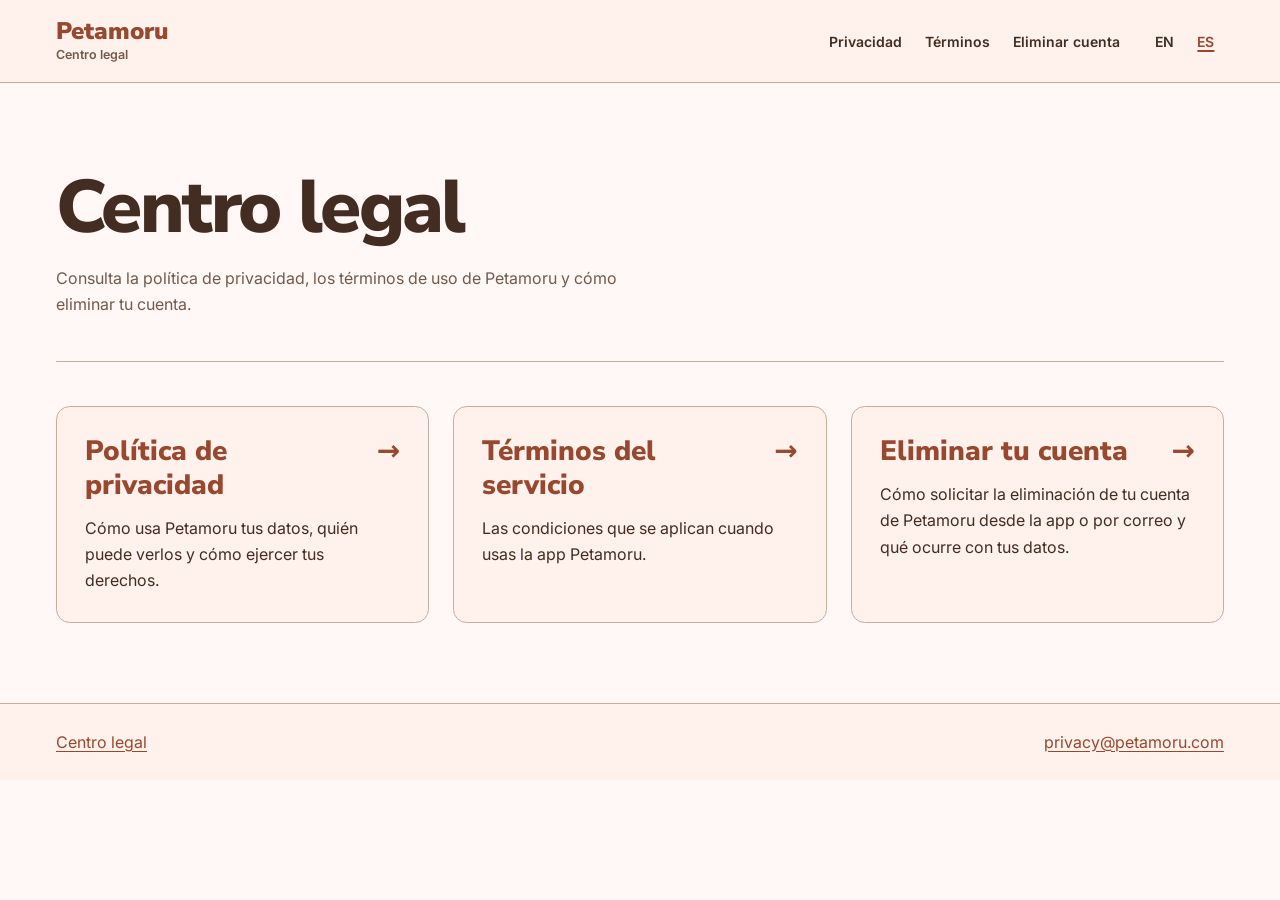
==== es/index.html @ aa66b82c "Build bilingual static legal center" ====
<!doctype html>
<html lang="es">
<head>
  <meta charset="utf-8">
  <meta name="viewport" content="width=device-width, initial-scale=1">
  <meta name="description" content="Consulta la política de privacidad, los términos de uso de Petamoru y cómo eliminar tu cuenta.">
  <title>Centro legal · Petamoru</title>
  <link rel="canonical" href="https://petamoru.com/es/">
  <link rel="alternate" hreflang="en" href="https://petamoru.com/">
  <link rel="alternate" hreflang="es" href="https://petamoru.com/es/">
  <link rel="alternate" hreflang="x-default" href="https://petamoru.com/">
  <link rel="stylesheet" href="/style.css">
</head>
<body>
  <a class="skip-link" href="#main">Saltar al contenido</a>
  <header class="site-header">
    <div class="shell header-layout">
      <a class="brand" href="/es/" aria-current="page">Petamoru<span>Centro legal</span></a>
      <nav class="site-nav" aria-label="Documentos legales">
        <a href="/es/privacy">Privacidad</a>
        <a href="/es/terms">Términos</a>
        <a href="/es/delete-account">Eliminar cuenta</a>
      </nav>
      <nav class="languages" aria-label="Idioma">
        <a href="/" lang="en" hreflang="en" aria-label="English">EN</a>
        <a href="/es/" lang="es" hreflang="es" aria-label="Español" aria-current="page">ES</a>
      </nav>
    </div>
  </header>

  <main id="main" class="shell" tabindex="-1">
    <div class="page-heading">
      <h1>Centro legal</h1>
      <p>Consulta la política de privacidad, los términos de uso de Petamoru y cómo eliminar tu cuenta.</p>
    </div>
    <ul class="document-cards">
      <li>
        <a class="document-card" href="/es/privacy">
          <h2>Política de privacidad <span aria-hidden="true">→</span></h2>
          <p>Cómo usa Petamoru tus datos, quién puede verlos y cómo ejercer tus derechos.</p>
        </a>
      </li>
      <li>
        <a class="document-card" href="/es/terms">
          <h2>Términos del servicio <span aria-hidden="true">→</span></h2>
          <p>Las condiciones que se aplican cuando usas la app Petamoru.</p>
        </a>
      </li>
      <li>
        <a class="document-card" href="/es/delete-account">
          <h2>Eliminar tu cuenta <span aria-hidden="true">→</span></h2>
          <p>Cómo solicitar la eliminación de tu cuenta de Petamoru desde la app o por correo y qué ocurre con tus datos.</p>
        </a>
      </li>
    </ul>
  </main>

  <footer class="site-footer">
    <div class="shell footer-layout">
      <a href="/es/">Centro legal</a>
      <a href="mailto:privacy@petamoru.com">privacy@petamoru.com</a>
    </div>
  </footer>
</body>
</html>
---- style.css ----
@font-face {
  font-family: "Nunito Sans";
  src: url("fonts/nunito_sans.ttf") format("truetype");
  font-weight: 200 1000;
  font-display: swap;
}

@font-face {
  font-family: "Inter";
  src: url("fonts/inter.ttf") format("truetype");
  font-weight: 100 900;
  font-display: swap;
}

:root {
  --bg: #fff8f6;
  --surface: #fff1eb;
  --text: #432d23;
  --muted: #74594d;
  --primary: #97482f;
  --border: #ccab9c;
  --pending-bg: #fef3c7;
  --pending-text: #5c4300;
  color-scheme: light;
}

@media (prefers-color-scheme: dark) {
  :root {
    --bg: #1a110d;
    --surface: #221a15;
    --text: #f0dfd8;
    --muted: #d7c2b9;
    --primary: #fd997b;
    --border: #52443d;
    --pending-bg: #4a3a10;
    --pending-text: #fef3c7;
    color-scheme: dark;
  }
}

* { box-sizing: border-box; }

body {
  margin: 0;
  background: var(--bg);
  color: var(--text);
  font: 1rem/1.65 "Inter", system-ui, sans-serif;
  overflow-wrap: anywhere;
}

a {
  color: var(--primary);
  text-underline-offset: 0.18em;
}

a:hover { text-decoration-thickness: 0.13em; }

:focus-visible {
  outline: 2px solid var(--primary);
  outline-offset: 3px;
}

.skip-link {
  position: absolute;
  z-index: 1;
  inset-block-start: 0.75rem;
  inset-inline-start: 1rem;
  padding: 0.5rem 1rem;
  background: var(--surface);
  transform: translateY(calc(-100% - 1rem));
}

.skip-link:focus { transform: none; }

.shell {
  width: min(100% - 2 * clamp(1rem, 4vw, 3rem), 73rem);
  margin-inline: auto;
}

.site-header, .site-footer { background: var(--surface); }
.site-header { border-block-end: 1px solid var(--border); }
.site-footer { border-block-start: 1px solid var(--border); }

.header-layout {
  display: grid;
  grid-template-columns: 1fr auto;
  align-items: center;
  gap: 0.5rem 1rem;
  padding-block: 0.875rem;
}

.brand {
  justify-self: start;
  display: inline-flex;
  flex-direction: column;
  font: 900 1.5rem/1.15 "Nunito Sans", sans-serif;
  text-decoration: none;
  padding-block: 0.25rem;
}

.brand span {
  color: var(--muted);
  font: 600 0.78rem/1.5 "Inter", sans-serif;
}

.site-nav, .languages {
  display: flex;
  flex-wrap: wrap;
  gap: 0.25rem;
}

.site-nav { grid-column: 1 / -1; }

.languages {
  grid-column: 2;
  grid-row: 1;
  justify-content: flex-end;
}

.site-nav a, .languages a {
  display: inline-flex;
  align-items: center;
  min-height: 2.75rem;
  padding: 0.25rem 0.6rem;
  border-radius: 0.5rem;
  color: var(--text);
  font-size: 0.875rem;
  font-weight: 600;
  text-decoration: none;
}

.site-nav a:hover, .languages a:hover { background: var(--bg); }

.site-nav a[aria-current], .languages a[aria-current] {
  color: var(--primary);
  text-decoration: underline;
  text-decoration-thickness: 0.12em;
}

main { padding-block: clamp(2.5rem, 7vw, 5rem); }

.page-heading {
  padding-block-end: clamp(1.5rem, 4vw, 2.75rem);
  border-block-end: 1px solid var(--border);
  margin-block-end: clamp(1.5rem, 4vw, 2.75rem);
}

h1, h2, h3 {
  font-family: "Nunito Sans", system-ui, sans-serif;
  font-weight: 850;
  line-height: 1.2;
}

h1 {
  margin: 0;
  font-size: clamp(2.45rem, 6vw, 4.65rem);
  letter-spacing: -0.035em;
}

h2 { font-size: clamp(1.35rem, 3vw, 1.75rem); }
h3 { font-size: 1.17rem; }

.page-heading p {
  max-width: 62ch;
  margin: 0.75rem 0 0;
  color: var(--muted);
}

.document-layout, .document-cards { display: grid; gap: 1.5rem; }

.document {
  min-width: 0;
  max-width: 72ch;
}

.document > :first-child { margin-block-start: 0; }
.document > :last-child { margin-block-end: 0; }

.document h2[id] { scroll-margin-block-start: 1rem; }
.document > h2 { margin: 2.5rem 0 0.75rem; }
.document h3 { margin: 1.5rem 0 0.5rem; }
.document ul, .document ol { padding-inline-start: 1.4rem; }
.document li + li { margin-block-start: 0.4rem; }

.summary, .mobile-index, .desktop-index, .document-card {
  background: var(--surface);
  border: 1px solid var(--border);
  border-radius: 0.85rem;
}

.summary {
  border-inline-start: 0.25rem solid var(--primary);
  padding: clamp(1rem, 3vw, 1.5rem);
}

.summary h2 { margin: 0; }
.summary ul { margin-block-end: 0; }

.desktop-index { display: none; }

.mobile-index summary {
  cursor: pointer;
  min-height: 2.75rem;
  padding: 0.7rem 1rem;
  font-weight: 700;
}

.page-index nav ul {
  padding: 0;
  margin: 0;
  list-style: none;
}

.page-index nav { padding: 0.25rem 0.75rem 0.65rem; }

.page-index nav a {
  display: block;
  padding: 0.35rem 0.5rem;
  font-size: 0.875rem;
}

.document-cards {
  grid-template-columns: repeat(auto-fit, minmax(min(100%, 16rem), 1fr));
  padding: 0;
  margin: 0;
  list-style: none;
}

.document-card {
  display: block;
  height: 100%;
  padding: clamp(1.15rem, 3vw, 1.75rem);
  color: var(--text);
  text-decoration: none;
}

.document-card h2 {
  display: flex;
  align-items: baseline;
  justify-content: space-between;
  gap: 0.5rem;
  margin: 0;
  color: var(--primary);
}

.document-card:hover h2 { text-decoration: underline; }

.document-card p { margin: 0.75rem 0 0; }

.table-wrap {
  max-width: 100%;
  overflow-x: auto;
  border: 1px solid var(--border);
  border-radius: 0.65rem;
}

table {
  border-collapse: collapse;
  width: 100%;
  min-width: 24rem;
  font-size: 0.9375rem;
}

caption {
  padding: 0.75rem;
  font-weight: 700;
  text-align: start;
}

th, td {
  padding: 0.65rem clamp(0.5rem, 1.5vw, 0.85rem);
  border-block-start: 1px solid var(--border);
  vertical-align: top;
  text-align: start;
}

th, tbody tr:nth-child(even) { background: var(--surface); }

.pending {
  background: var(--pending-bg);
  color: var(--pending-text);
  padding-inline: 0.25em;
}

.footer-layout {
  display: flex;
  flex-wrap: wrap;
  justify-content: space-between;
  gap: 0.5rem 1.5rem;
  padding-block: 1rem;
}

.footer-layout a { padding-block: 0.55rem; }

@media (min-width: 48rem) {
  .header-layout { grid-template-columns: 1fr auto auto; }
  .site-nav, .languages { grid-column: auto; grid-row: auto; }

  .document-layout {
    grid-template-columns: minmax(12rem, 16rem) minmax(0, 1fr);
    gap: clamp(1.5rem, 4vw, 4rem);
  }

  .page-index {
    position: sticky;
    inset-block-start: 1rem;
    align-self: start;
  }

  .desktop-index {
    display: block;
    max-height: calc(100vh - 2rem);
    overflow: auto;
  }

  .desktop-index p { margin: 0.75rem 1.25rem 0.25rem; font-weight: 700; }
  .mobile-index { display: none; }
}
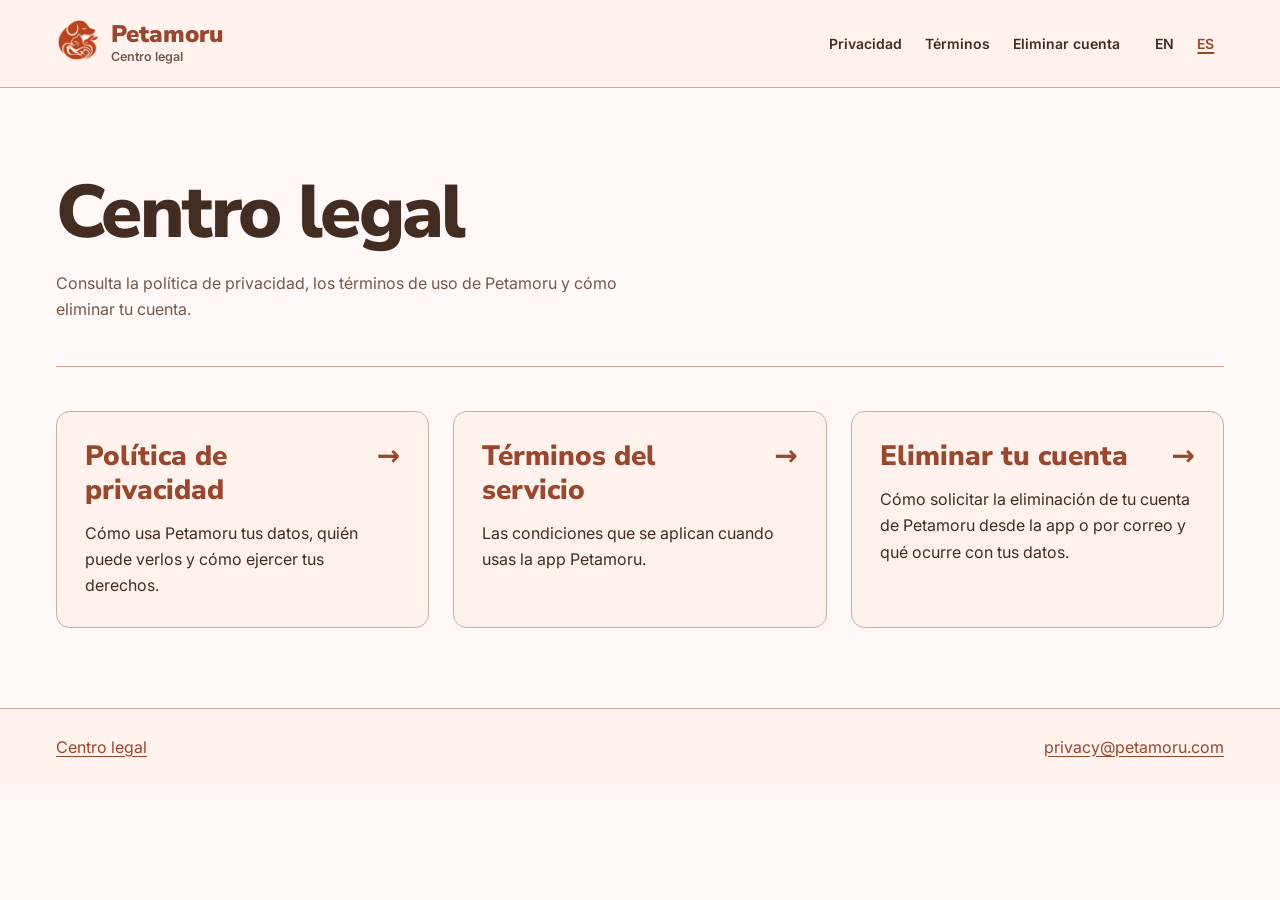
==== commit 4cc557a3: "fix: add the logo, restore verified retention periods and correct app labels Add the app logo to the" ====
--- a/es/index.html
+++ b/es/index.html
@@ -9,13 +9,15 @@
   <link rel="alternate" hreflang="en" href="https://petamoru.com/">
   <link rel="alternate" hreflang="es" href="https://petamoru.com/es/">
   <link rel="alternate" hreflang="x-default" href="https://petamoru.com/">
+  <link rel="icon" type="image/png" href="/img/favicon.png">
+  <link rel="apple-touch-icon" href="/img/apple-touch-icon.png">
   <link rel="stylesheet" href="/style.css">
 </head>
 <body>
   <a class="skip-link" href="#main">Saltar al contenido</a>
   <header class="site-header">
     <div class="shell header-layout">
-      <a class="brand" href="/es/" aria-current="page">Petamoru<span>Centro legal</span></a>
+      <a class="brand" href="/es/" aria-current="page"><picture><source srcset="/img/logo-dark.png" media="(prefers-color-scheme: dark)"><img src="/img/logo.png" alt="" width="44" height="44"></picture><span class="brand-text"><span class="brand-name">Petamoru</span><span class="brand-sub">Centro legal</span></span></a>
       <nav class="site-nav" aria-label="Documentos legales">
         <a href="/es/privacy">Privacidad</a>
         <a href="/es/terms">Términos</a>
--- a/style.css
+++ b/style.css
@@ -92,13 +92,28 @@
 .brand {
   justify-self: start;
   display: inline-flex;
-  flex-direction: column;
-  font: 900 1.5rem/1.15 "Nunito Sans", sans-serif;
+  align-items: center;
+  gap: 0.7rem;
   text-decoration: none;
   padding-block: 0.25rem;
 }
 
-.brand span {
+.brand img {
+  flex: none;
+  width: 2.75rem;
+  height: 2.75rem;
+}
+
+.brand-text {
+  display: flex;
+  flex-direction: column;
+}
+
+.brand-name {
+  font: 900 1.5rem/1.15 "Nunito Sans", sans-serif;
+}
+
+.brand-sub {
   color: var(--muted);
   font: 600 0.78rem/1.5 "Inter", sans-serif;
 }
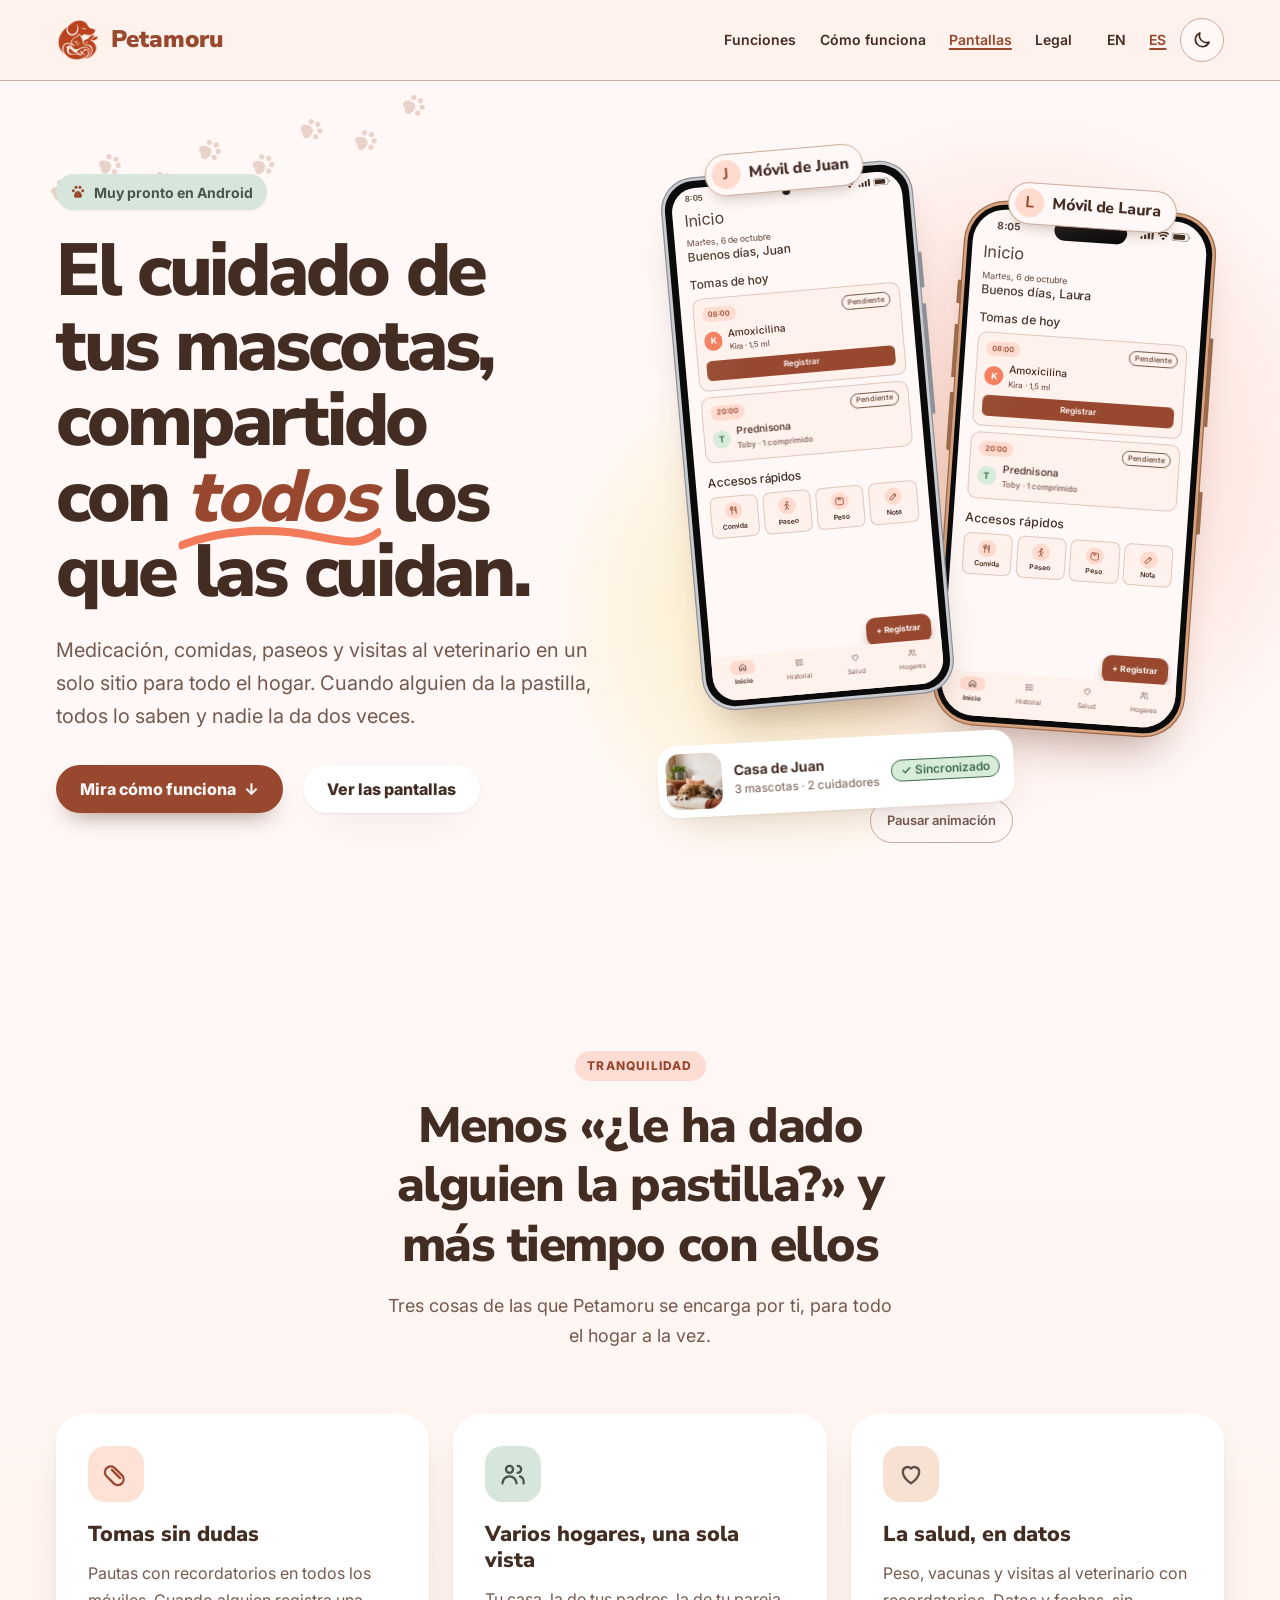
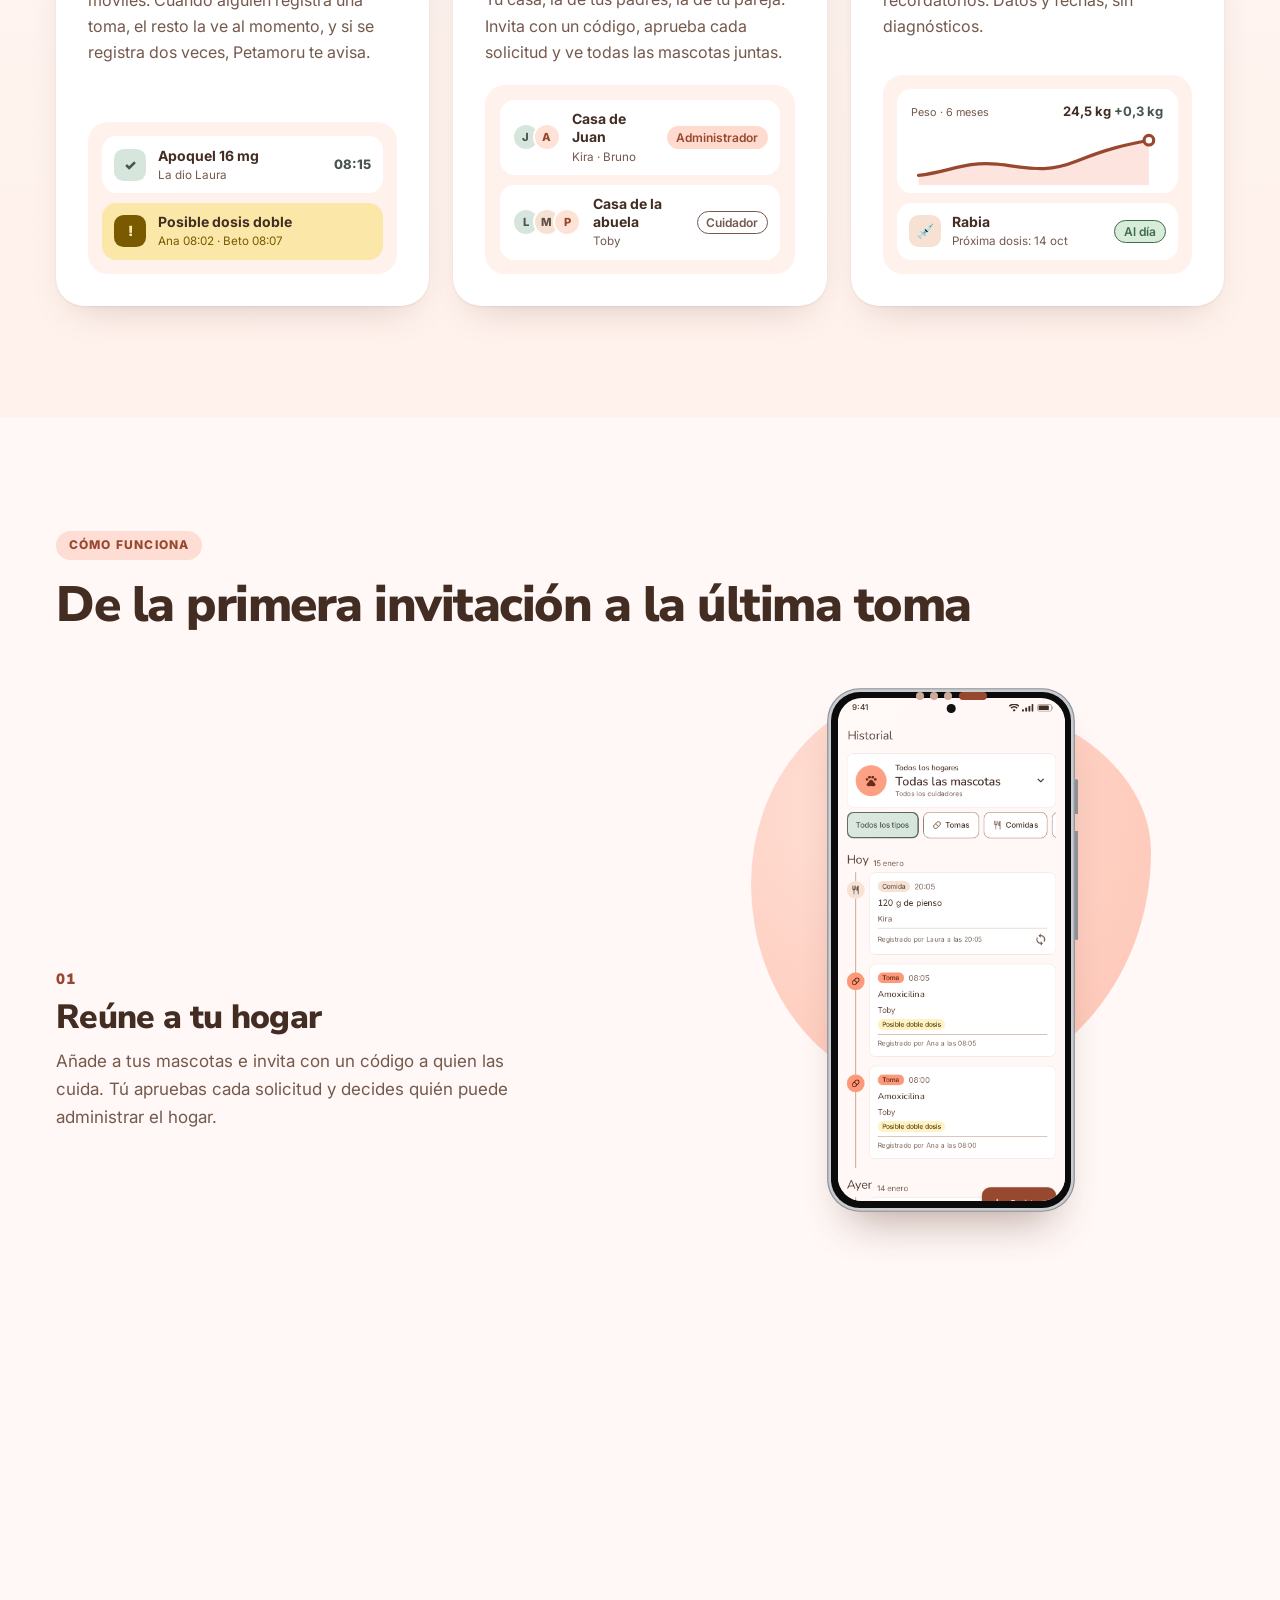
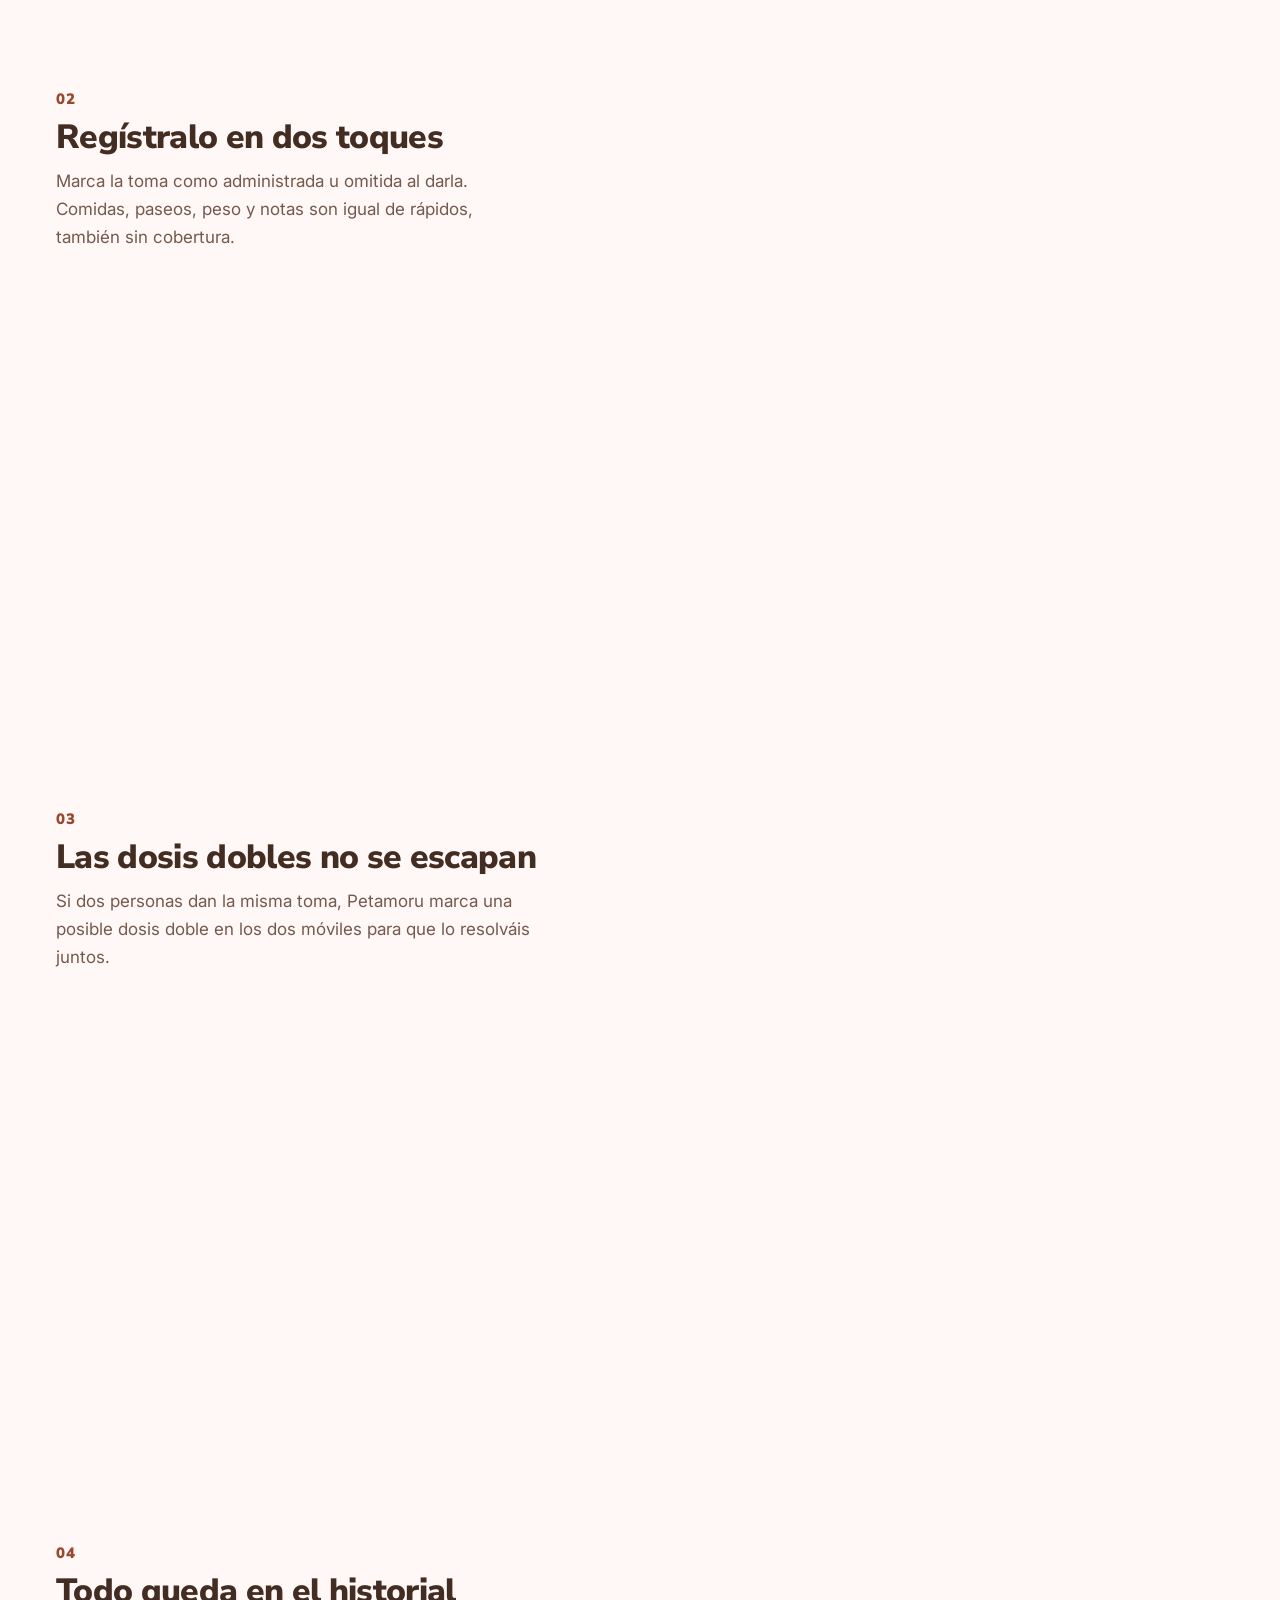
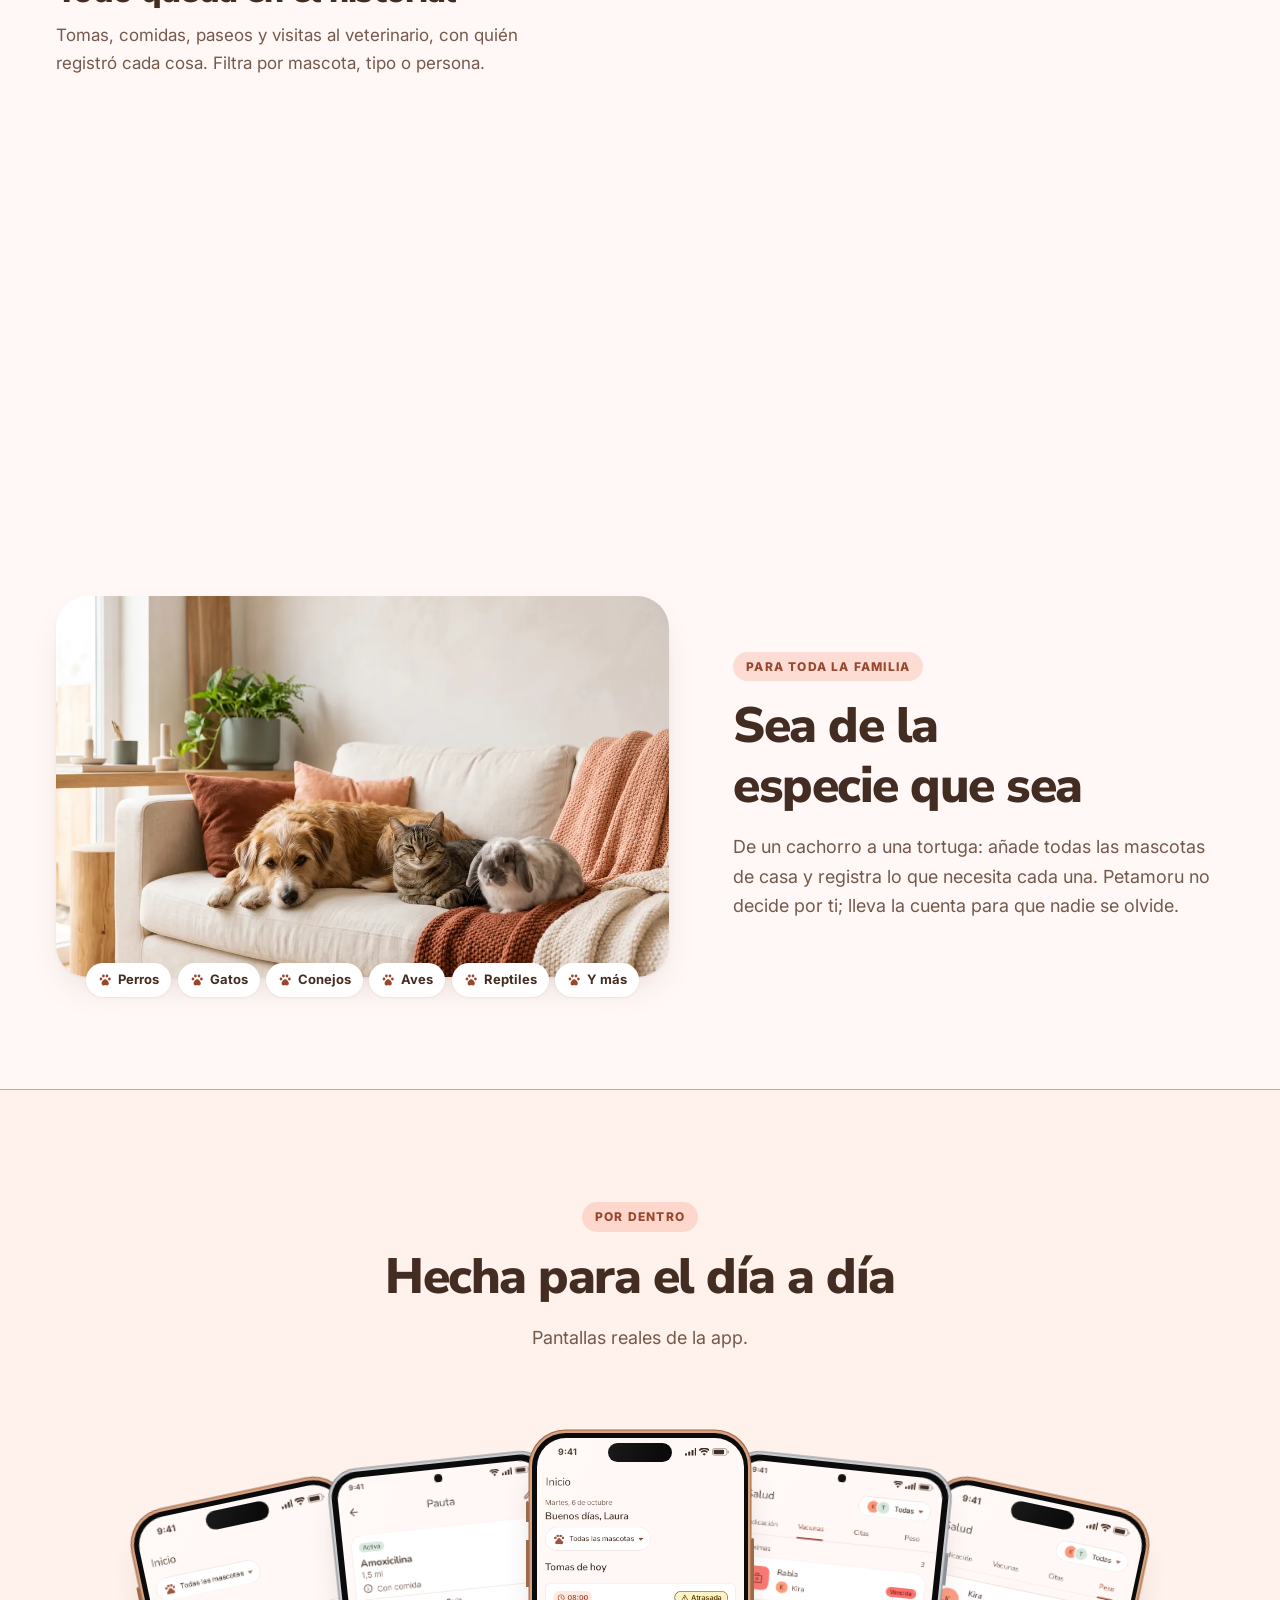
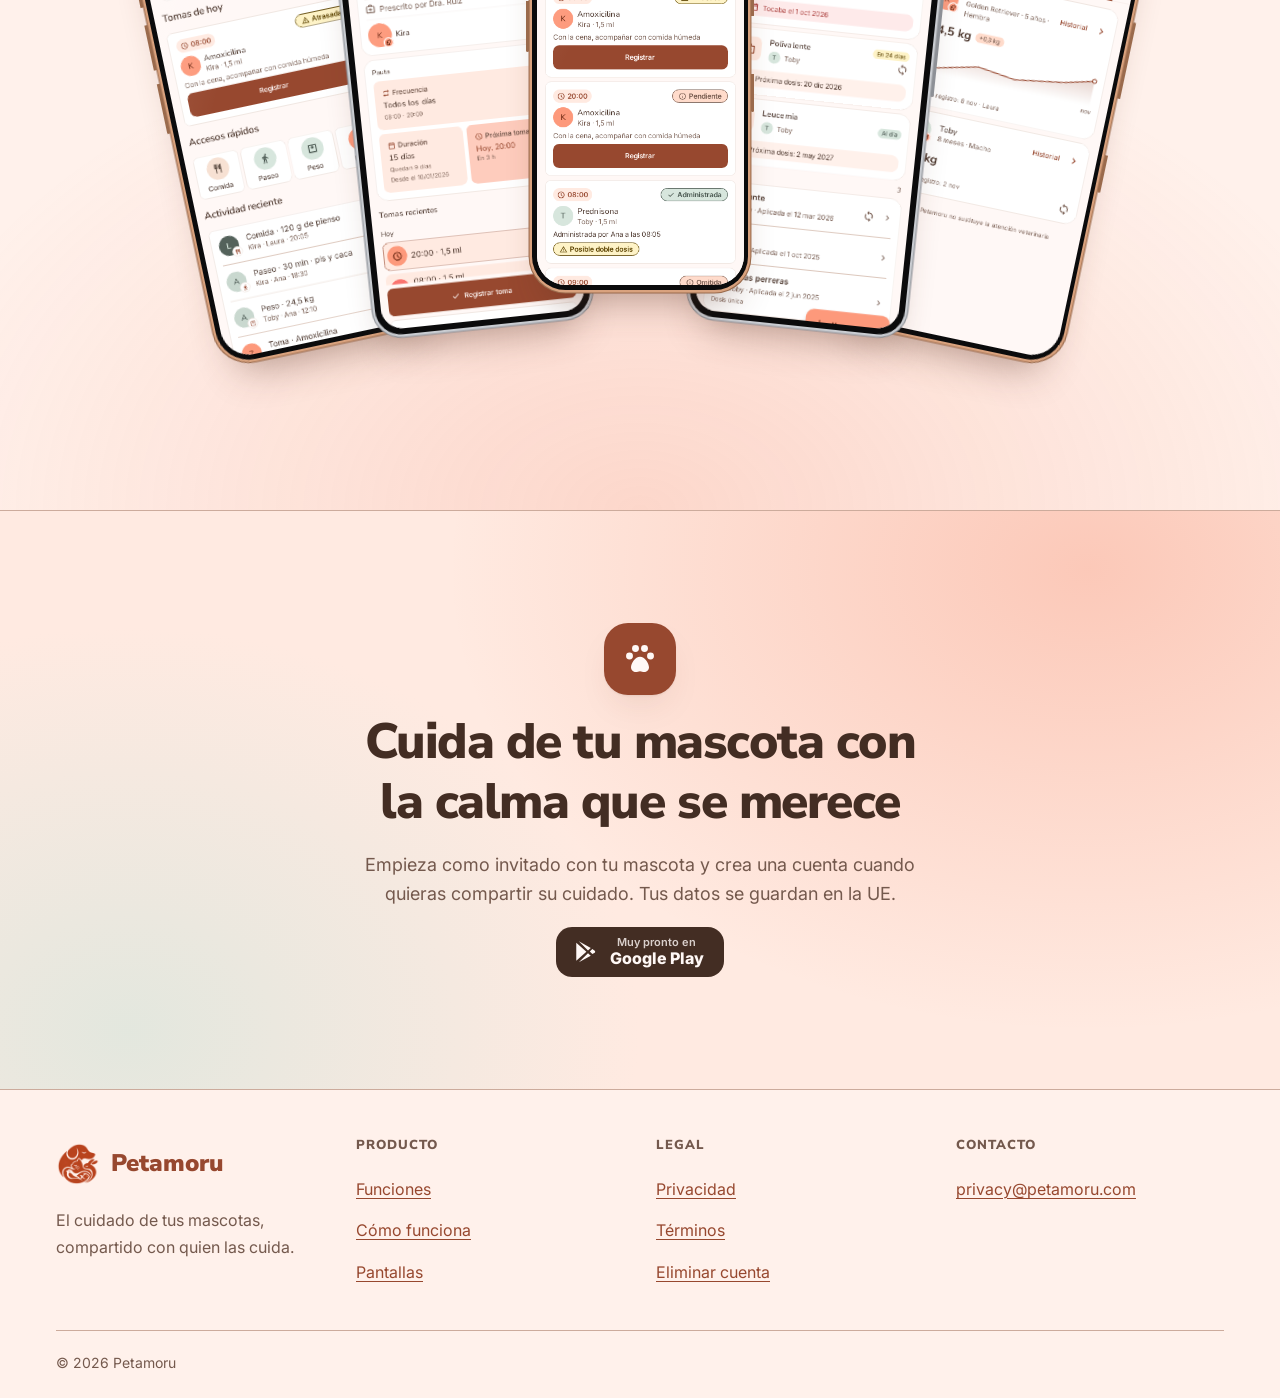
==== commit 450497e7: "feat: add the landing page, email confirmation page and theme toggle - Landing page at / and /es/ wi" ====
--- a/es/index.html
+++ b/es/index.html
@@ -3,8 +3,10 @@
 <head>
   <meta charset="utf-8">
   <meta name="viewport" content="width=device-width, initial-scale=1">
-  <meta name="description" content="Consulta la política de privacidad, los términos de uso de Petamoru y cómo eliminar tu cuenta.">
-  <title>Centro legal · Petamoru</title>
+  <meta name="color-scheme" content="light dark">
+  <script>document.documentElement.classList.add("js");try{document.querySelector('meta[name="color-scheme"]').content=localStorage.getItem("color-scheme")??"light dark"}catch{}</script>
+  <meta name="description" content="Petamoru ayuda a todos los que cuidan de tus mascotas a compartir medicación, comidas, paseos y visitas al veterinario, para que nadie se salte una toma ni la dé dos veces.">
+  <title>Petamoru · El cuidado de tus mascotas, compartido</title>
   <link rel="canonical" href="https://petamoru.com/es/">
   <link rel="alternate" hreflang="en" href="https://petamoru.com/">
   <link rel="alternate" hreflang="es" href="https://petamoru.com/es/">
@@ -12,56 +14,284 @@
   <link rel="icon" type="image/png" href="/img/favicon.png">
   <link rel="apple-touch-icon" href="/img/apple-touch-icon.png">
   <link rel="stylesheet" href="/style.css">
+  <link rel="stylesheet" href="/landing.css">
+  <script type="module" src="/theme.js"></script>
+  <script type="module" src="/landing.js"></script>
 </head>
-<body>
+<body class="landing-page">
+  <svg width="0" height="0" style="position:absolute" aria-hidden="true">
+    <symbol id="paw" viewBox="0 0 24 24"><circle cx="5" cy="10" r="2.3"/><circle cx="9" cy="5" r="2.3"/><circle cx="15" cy="5" r="2.3"/><circle cx="19" cy="10" r="2.3"/><path d="M12 10.5c-3.2 0-6 4.3-6 7 0 2 1.6 3.2 3.2 3.2 1.1 0 1.7-.6 2.8-.6s1.7.6 2.8.6c1.6 0 3.2-1.2 3.2-3.2 0-2.7-2.8-7-6-7Z"/></symbol>
+    <symbol id="sb-signal" viewBox="0 0 18 12"><rect x="0" y="8" width="3" height="4" rx="1"/><rect x="5" y="5.5" width="3" height="6.5" rx="1"/><rect x="10" y="3" width="3" height="9" rx="1"/><rect x="15" y="0" width="3" height="12" rx="1"/></symbol>
+    <symbol id="sb-wifi" viewBox="0 0 16 12"><path d="M8 12 5.6 9.2a3.4 3.4 0 0 1 4.8 0Zm-4-4.6a6 6 0 0 1 8 0l1.6-1.8a8.4 8.4 0 0 0-11.2 0Zm-2.8-3a10 10 0 0 1 13.6 0L16.4 2.6a12.4 12.4 0 0 0-16.8 0Z"/></symbol>
+    <symbol id="sb-battery" viewBox="0 0 26 12"><rect x="0.75" y="0.75" width="22" height="10.5" rx="3" fill="none" stroke="currentColor" stroke-width="1.2" opacity="0.5"/><rect x="2.5" y="2.5" width="16" height="7" rx="1.5"/><rect x="24" y="4" width="1.6" height="4" rx="0.8" opacity="0.5"/></symbol>
+    <symbol id="i-meal" viewBox="0 0 24 24" fill="none" stroke="currentColor" stroke-width="2" stroke-linecap="round"><path d="M7 3v8M4 3v5a3 3 0 0 0 6 0V3M7 11v10M17 21V3c-2 1.5-3 4-3 7v3h3"/></symbol>
+    <symbol id="i-walk" viewBox="0 0 24 24" fill="none" stroke="currentColor" stroke-width="2" stroke-linecap="round"><circle cx="13" cy="4" r="2"/><path d="m9 21 3-6 3 3v3M7 12l3-4 4 1 3 4M12 15l-1-6"/></symbol>
+    <symbol id="i-weight" viewBox="0 0 24 24" fill="none" stroke="currentColor" stroke-width="2" stroke-linecap="round" stroke-linejoin="round"><rect x="3" y="4" width="18" height="17" rx="4"/><path d="M9 9a3 3 0 0 1 6 0M12 9l1.5-1.5"/></symbol>
+    <symbol id="i-note" viewBox="0 0 24 24" fill="none" stroke="currentColor" stroke-width="2" stroke-linecap="round" stroke-linejoin="round"><path d="M4 20h4L19 9l-4-4L4 16Z"/><path d="m13 7 4 4"/></symbol>
+    <symbol id="i-home" viewBox="0 0 24 24" fill="none" stroke="currentColor" stroke-width="2" stroke-linejoin="round"><path d="M4 10 12 4l8 6v10h-5v-6H9v6H4Z"/></symbol>
+    <symbol id="i-list" viewBox="0 0 24 24" fill="none" stroke="currentColor" stroke-width="2" stroke-linecap="round"><path d="M9 6h11M9 12h11M9 18h11"/><circle cx="4.5" cy="6" r="1"/><circle cx="4.5" cy="12" r="1"/><circle cx="4.5" cy="18" r="1"/></symbol>
+    <symbol id="i-heart" viewBox="0 0 24 24" fill="none" stroke="currentColor" stroke-width="2" stroke-linejoin="round"><path d="M12 20s-7-4.4-7-10a4 4 0 0 1 7-2.6A4 4 0 0 1 19 10c0 5.6-7 10-7 10Z"/></symbol>
+    <symbol id="i-people" viewBox="0 0 24 24" fill="none" stroke="currentColor" stroke-width="2" stroke-linecap="round"><circle cx="9" cy="8" r="3"/><path d="M3 20a6 6 0 0 1 12 0M16 5a3 3 0 0 1 0 6M18 14a5 5 0 0 1 3 6"/></symbol>
+  </svg>
+
   <a class="skip-link" href="#main">Saltar al contenido</a>
   <header class="site-header">
     <div class="shell header-layout">
-      <a class="brand" href="/es/" aria-current="page"><picture><source srcset="/img/logo-dark.png" media="(prefers-color-scheme: dark)"><img src="/img/logo.png" alt="" width="44" height="44"></picture><span class="brand-text"><span class="brand-name">Petamoru</span><span class="brand-sub">Centro legal</span></span></a>
-      <nav class="site-nav" aria-label="Documentos legales">
+      <a class="brand" href="/es/" aria-current="page"><img class="only-light" src="/img/logo.png" alt="" width="44" height="44"><img class="only-dark" src="/img/logo-dark.png" alt="" width="44" height="44"><span class="brand-text"><span class="brand-name">Petamoru</span></span></a>
+      <nav class="site-nav" aria-label="Página">
+        <a href="#features">Funciones</a>
+        <a href="#how-it-works">Cómo funciona</a>
+        <a href="#screens">Pantallas</a>
+        <a href="/es/legal">Legal</a>
+      </nav>
+      <div class="header-tools">
+        <nav class="languages" aria-label="Idioma">
+          <a href="/" lang="en" hreflang="en" aria-label="English">EN</a>
+          <a href="/es/" lang="es" hreflang="es" aria-label="Español" aria-current="page">ES</a>
+        </nav>
+        <button type="button" class="theme-toggle"><svg class="only-light" viewBox="0 0 24 24" fill="none" stroke="currentColor" stroke-width="2" stroke-linecap="round" stroke-linejoin="round" aria-hidden="true"><path d="M20.5 14.5A8.5 8.5 0 0 1 9.5 3.5a8.5 8.5 0 1 0 11 11Z"/></svg><svg class="only-dark" viewBox="0 0 24 24" fill="none" stroke="currentColor" stroke-width="2" stroke-linecap="round" aria-hidden="true"><circle cx="12" cy="12" r="4"/><path d="M12 2v2M12 20v2M4.9 4.9l1.4 1.4M17.7 17.7l1.4 1.4M2 12h2M20 12h2M4.9 19.1l1.4-1.4M17.7 6.3l1.4-1.4"/></svg><span class="visually-hidden only-light">Cambiar a tema oscuro</span><span class="visually-hidden only-dark">Cambiar a tema claro</span></button>
+      </div>
+    </div>
+  </header>
+
+  <main id="main" class="landing" tabindex="-1">
+    <section class="shell hero">
+      <svg class="paw-trail" viewBox="0 0 520 220" aria-hidden="true">
+        <g fill="currentColor">
+          <use href="#paw" width="34" height="34" x="10" y="150" transform="rotate(60 27 167)" style="--n:0"/>
+          <use href="#paw" width="34" height="34" x="70" y="118" transform="rotate(70 87 135)" style="--n:1"/>
+          <use href="#paw" width="34" height="34" x="135" y="140" transform="rotate(62 152 157)" style="--n:2"/>
+          <use href="#paw" width="34" height="34" x="195" y="100" transform="rotate(72 212 117)" style="--n:3"/>
+          <use href="#paw" width="34" height="34" x="262" y="118" transform="rotate(64 279 135)" style="--n:4"/>
+          <use href="#paw" width="34" height="34" x="322" y="74" transform="rotate(74 339 91)" style="--n:5"/>
+          <use href="#paw" width="34" height="34" x="390" y="88" transform="rotate(66 407 105)" style="--n:6"/>
+          <use href="#paw" width="34" height="34" x="450" y="44" transform="rotate(76 467 61)" style="--n:7"/>
+        </g>
+      </svg>
+
+      <div class="hero-copy">
+        <p class="badge"><svg viewBox="0 0 24 24" aria-hidden="true"><use href="#paw"/></svg>Muy pronto en Android</p>
+        <h1>El cuidado de tus mascotas, compartido con <span class="scribble"><em>todos</em><svg viewBox="0 0 200 20" preserveAspectRatio="none" aria-hidden="true"><path d="M3 14C40 5 90 3 130 8s50 6 67-2" fill="none" stroke="currentColor" stroke-width="5" stroke-linecap="round" pathLength="1"/></svg></span> los que las cuidan.</h1>
+        <p class="lead">Medicación, comidas, paseos y visitas al veterinario en un solo sitio para todo el hogar. Cuando alguien da la pastilla, todos lo saben y nadie la da dos veces.</p>
+        <div class="hero-actions">
+          <a class="button" href="#how-it-works">Mira cómo funciona <span aria-hidden="true">↓</span></a>
+          <a class="button button-soft" href="#screens">Ver las pantallas</a>
+        </div>
+      </div>
+
+      <figure class="demo" aria-label="Animación: Juan registra la toma de Kira en su móvil y aparece en el de Laura con una notificación.">
+        <div class="demo-stage" aria-hidden="true">
+          <div class="device pixel device-juan">
+            <span class="person"><b>J</b> Móvil de Juan</span>
+            <div class="screen">
+              <div class="statusbar"><span>8:05</span><span><svg viewBox="0 0 16 12"><use href="#sb-wifi"/></svg><svg viewBox="0 0 18 12"><use href="#sb-signal"/></svg><svg viewBox="0 0 26 12"><use href="#sb-battery"/></svg></span></div>
+              <div class="app">
+                <p class="app-title">Inicio</p>
+                <p class="app-greet">Martes, 6 de octubre <b>Buenos días, Juan</b></p>
+                <p class="app-section">Tomas de hoy</p>
+                <div class="dose">
+                  <span class="ring" data-loop></span>
+                  <div class="dose-top">
+                    <span class="chip chip-time">08:00</span>
+                    <span class="swap"><span class="chip chip-pending dose-pending" data-loop>Pendiente</span><span class="chip chip-done dose-done" data-loop>✓ Administrada</span></span>
+                  </div>
+                  <div class="dose-main"><span class="avatar">K</span><span><b>Amoxicilina</b><small>Kira · 1,5 ml</small></span></div>
+                  <div class="swap"><span class="dose-button" data-loop>Registrar</span><span class="dose-by" data-loop>Administrada por Juan a las 08:05</span></div>
+                  <span class="tap" data-loop></span>
+                </div>
+                <div class="dose">
+                  <div class="dose-top"><span class="chip chip-time">20:00</span><span class="chip chip-pending">Pendiente</span></div>
+                  <div class="dose-main"><span class="avatar avatar-toby">T</span><span><b>Prednisona</b><small>Toby · 1 comprimido</small></span></div>
+                </div>
+                <p class="app-section">Accesos rápidos</p>
+                <div class="quick"><span><svg><use href="#i-meal"/></svg>Comida</span><span><svg><use href="#i-walk"/></svg>Paseo</span><span><svg><use href="#i-weight"/></svg>Peso</span><span><svg><use href="#i-note"/></svg>Nota</span></div>
+              </div>
+              <span class="fab">+ Registrar</span>
+              <nav class="app-nav"><span class="on"><svg><use href="#i-home"/></svg>Inicio</span><span><svg><use href="#i-list"/></svg>Historial</span><span><svg><use href="#i-heart"/></svg>Salud</span><span><svg><use href="#i-people"/></svg>Hogares</span></nav>
+            </div>
+          </div>
+
+          <span class="sync" data-loop><svg viewBox="0 0 24 24" fill="none" stroke="currentColor" stroke-width="2.6" stroke-linecap="round"><path d="M21 12a9 9 0 0 1-15.5 6.2M3 12A9 9 0 0 1 18.5 5.8"/><path d="M18.5 2v4h-4M5.5 22v-4h4"/></svg>Sincronizando</span>
+
+          <div class="device iphone device-laura">
+            <span class="person"><b>L</b> Móvil de Laura</span>
+            <div class="screen">
+              <div class="statusbar"><span>8:05</span><span><svg viewBox="0 0 18 12"><use href="#sb-signal"/></svg><svg viewBox="0 0 16 12"><use href="#sb-wifi"/></svg><svg viewBox="0 0 26 12"><use href="#sb-battery"/></svg></span></div>
+              <div class="notification" data-loop><img src="/img/logo.png" alt="" width="44" height="44"><span><b>Petamoru</b><span>Juan dio a Kira su amoxicilina</span></span></div>
+              <div class="app">
+                <p class="app-title">Inicio</p>
+                <p class="app-greet">Martes, 6 de octubre <b>Buenos días, Laura</b></p>
+                <p class="app-section">Tomas de hoy</p>
+                <div class="dose">
+                  <span class="ring" data-loop></span>
+                  <div class="dose-top">
+                    <span class="chip chip-time">08:00</span>
+                    <span class="swap"><span class="chip chip-pending dose-pending" data-loop>Pendiente</span><span class="chip chip-done dose-done" data-loop>✓ Administrada</span></span>
+                  </div>
+                  <div class="dose-main"><span class="avatar">K</span><span><b>Amoxicilina</b><small>Kira · 1,5 ml</small></span></div>
+                  <div class="swap"><span class="dose-button" data-loop>Registrar</span><span class="dose-by" data-loop>Administrada por Juan a las 08:05</span></div>
+                </div>
+                <div class="dose">
+                  <div class="dose-top"><span class="chip chip-time">20:00</span><span class="chip chip-pending">Pendiente</span></div>
+                  <div class="dose-main"><span class="avatar avatar-toby">T</span><span><b>Prednisona</b><small>Toby · 1 comprimido</small></span></div>
+                </div>
+                <p class="app-section">Accesos rápidos</p>
+                <div class="quick"><span><svg><use href="#i-meal"/></svg>Comida</span><span><svg><use href="#i-walk"/></svg>Paseo</span><span><svg><use href="#i-weight"/></svg>Peso</span><span><svg><use href="#i-note"/></svg>Nota</span></div>
+              </div>
+              <span class="fab">+ Registrar</span>
+              <nav class="app-nav"><span class="on"><svg><use href="#i-home"/></svg>Inicio</span><span><svg><use href="#i-list"/></svg>Historial</span><span><svg><use href="#i-heart"/></svg>Salud</span><span><svg><use href="#i-people"/></svg>Hogares</span></nav>
+            </div>
+          </div>
+        </div>
+        <div class="pet-card" aria-hidden="true">
+          <img src="/img/pets-sofa.webp" alt="" width="1080" height="672">
+          <span><b>Casa de Juan</b><small>3 mascotas · 2 cuidadores</small></span>
+          <span class="chip chip-done">✓ Sincronizado</span>
+        </div>
+        <button type="button" class="demo-toggle" data-pause="Pausar animación" data-play="Reanudar animación">Pausar animación</button>
+      </figure>
+    </section>
+
+    <section id="features" class="pillars" aria-labelledby="pillars-title">
+      <div class="shell">
+        <div class="section-head">
+          <p class="kicker">Tranquilidad</p>
+          <h2 id="pillars-title">Menos «¿le ha dado alguien la pastilla?» y más tiempo con ellos</h2>
+          <p class="section-intro">Tres cosas de las que Petamoru se encarga por ti, para todo el hogar a la vez.</p>
+        </div>
+        <ul class="pillar-grid">
+          <li class="pillar reveal" style="--d:0">
+            <span class="pillar-icon" aria-hidden="true"><svg viewBox="0 0 24 24" fill="none" stroke="currentColor" stroke-width="2" stroke-linecap="round" stroke-linejoin="round"><path d="M10.5 20.5 3.5 13.5a5 5 0 0 1 7-7l7 7a5 5 0 0 1-7 7Z"/><path d="m8.5 8.5 7 7"/></svg></span>
+            <h3>Tomas sin dudas</h3>
+            <p>Pautas con recordatorios en todos los móviles. Cuando alguien registra una toma, el resto la ve al momento, y si se registra dos veces, Petamoru te avisa.</p>
+            <div class="mini" aria-hidden="true">
+              <div class="mini-row"><span class="mini-icon sage">✓</span><span><b>Apoquel 16 mg</b><small>La dio Laura</small></span><span class="mini-time">08:15</span></div>
+              <div class="mini-row warn"><span class="mini-icon amber">!</span><span><b>Posible dosis doble</b><small>Ana 08:02 · Beto 08:07</small></span></div>
+            </div>
+          </li>
+          <li class="pillar reveal" style="--d:1">
+            <span class="pillar-icon sage" aria-hidden="true"><svg viewBox="0 0 24 24"><use href="#i-people"/></svg></span>
+            <h3>Varios hogares, una sola vista</h3>
+            <p>Tu casa, la de tus padres, la de tu pareja. Invita con un código, aprueba cada solicitud y ve todas las mascotas juntas.</p>
+            <div class="mini" aria-hidden="true">
+              <div class="mini-row"><span class="avatars"><i>J</i><i>A</i></span><span><b>Casa de Juan</b><small>Kira · Bruno</small></span><span class="chip chip-time">Administrador</span></div>
+              <div class="mini-row"><span class="avatars"><i>L</i><i>M</i><i>P</i></span><span><b>Casa de la abuela</b><small>Toby</small></span><span class="chip chip-pending">Cuidador</span></div>
+            </div>
+          </li>
+          <li class="pillar reveal" style="--d:2">
+            <span class="pillar-icon peach" aria-hidden="true"><svg viewBox="0 0 24 24"><use href="#i-heart"/></svg></span>
+            <h3>La salud, en datos</h3>
+            <p>Peso, vacunas y visitas al veterinario con recordatorios. Datos y fechas, sin diagnósticos.</p>
+            <div class="mini" aria-hidden="true">
+              <div class="mini-chart"><span><small>Peso · 6 meses</small><b>24,5 kg <em>+0,3 kg</em></b></span>
+                <svg class="sparkline" viewBox="0 0 300 70"><path class="area" d="M2 58 C40 54 60 40 100 44 S160 56 200 40 S260 20 290 14 V70 H2 Z"/><path class="line" d="M2 58 C40 54 60 40 100 44 S160 56 200 40 S260 20 290 14" fill="none" stroke="currentColor" stroke-width="4" stroke-linecap="round" pathLength="1"/><circle cx="290" cy="14" r="6"/></svg>
+              </div>
+              <div class="mini-row"><span class="mini-icon peach">💉</span><span><b>Rabia</b><small>Próxima dosis: 14 oct</small></span><span class="chip chip-done">Al día</span></div>
+            </div>
+          </li>
+        </ul>
+      </div>
+    </section>
+
+    <section id="how-it-works" class="shell story" aria-labelledby="story-title">
+      <p class="kicker">Cómo funciona</p>
+      <h2 id="story-title">De la primera invitación a la última toma</h2>
+      <div class="story-grid">
+        <div class="story-step" data-step="1">
+          <span class="step-index">01</span>
+          <h3>Reúne a tu hogar</h3>
+          <p>Añade a tus mascotas e invita con un código a quien las cuida. Tú apruebas cada solicitud y decides quién puede administrar el hogar.</p>
+        </div>
+        <figure class="device pixel story-shot" data-step="1"><div class="screen"><div class="statusbar"><span>9:41</span><span><svg viewBox="0 0 16 12"><use href="#sb-wifi"/></svg><svg viewBox="0 0 18 12"><use href="#sb-signal"/></svg><svg viewBox="0 0 26 12"><use href="#sb-battery"/></svg></span></div><img class="only-light" src="/img/screens/household-light.webp" alt="Pantalla del hogar con dos mascotas, Kira y Bruno, y dos cuidadores: Juan, administrador y titular, y Ana, cuidadora." width="360" height="808" loading="lazy"><img class="only-dark" src="/img/screens/household-dark.webp" alt="Pantalla del hogar con dos mascotas, Kira y Bruno, y dos cuidadores: Juan, administrador y titular, y Ana, cuidadora." width="360" height="808" loading="lazy"></div></figure>
+
+        <div class="story-step" data-step="2">
+          <span class="step-index">02</span>
+          <h3>Regístralo en dos toques</h3>
+          <p>Marca la toma como administrada u omitida al darla. Comidas, paseos, peso y notas son igual de rápidos, también sin cobertura.</p>
+        </div>
+        <figure class="device pixel story-shot" data-step="2"><div class="screen"><div class="statusbar"><span>9:41</span><span><svg viewBox="0 0 16 12"><use href="#sb-wifi"/></svg><svg viewBox="0 0 18 12"><use href="#sb-signal"/></svg><svg viewBox="0 0 26 12"><use href="#sb-battery"/></svg></span></div><img class="only-light" src="/img/screens/log-dose-light.webp" alt="Pantalla para registrar la toma de amoxicilina de Luna, marcada como administrada hoy a las 08:05." width="360" height="808" loading="lazy"><img class="only-dark" src="/img/screens/log-dose-dark.webp" alt="Pantalla para registrar la toma de amoxicilina de Luna, marcada como administrada hoy a las 08:05." width="360" height="808" loading="lazy"></div></figure>
+
+        <div class="story-step" data-step="3">
+          <span class="step-index">03</span>
+          <h3>Las dosis dobles no se escapan</h3>
+          <p>Si dos personas dan la misma toma, Petamoru marca una posible dosis doble en los dos móviles para que lo resolváis juntos.</p>
+        </div>
+        <figure class="device pixel story-shot" data-step="3"><div class="screen"><div class="statusbar"><span>9:41</span><span><svg viewBox="0 0 16 12"><use href="#sb-wifi"/></svg><svg viewBox="0 0 18 12"><use href="#sb-signal"/></svg><svg viewBox="0 0 26 12"><use href="#sb-battery"/></svg></span></div><img class="only-light" src="/img/screens/double-dose-light.webp" alt="Pantalla de posible doble dosis: la misma toma la registraron Ana a las 08:02 y Beto a las 08:07, con opciones para borrar una o confirmar las dos." width="360" height="808" loading="lazy"><img class="only-dark" src="/img/screens/double-dose-dark.webp" alt="Pantalla de posible doble dosis: la misma toma la registraron Ana a las 08:02 y Beto a las 08:07, con opciones para borrar una o confirmar las dos." width="360" height="808" loading="lazy"></div></figure>
+
+        <div class="story-step" data-step="4">
+          <span class="step-index">04</span>
+          <h3>Todo queda en el historial</h3>
+          <p>Tomas, comidas, paseos y visitas al veterinario, con quién registró cada cosa. Filtra por mascota, tipo o persona.</p>
+        </div>
+        <figure class="device pixel story-shot" data-step="4"><div class="screen"><div class="statusbar"><span>9:41</span><span><svg viewBox="0 0 16 12"><use href="#sb-wifi"/></svg><svg viewBox="0 0 18 12"><use href="#sb-signal"/></svg><svg viewBox="0 0 26 12"><use href="#sb-battery"/></svg></span></div><img class="only-light" src="/img/screens/timeline-light.webp" alt="Historial con comidas y tomas agrupadas por día y filtros por tipo." width="360" height="808" loading="lazy"><img class="only-dark" src="/img/screens/timeline-dark.webp" alt="Historial con comidas y tomas agrupadas por día y filtros por tipo." width="360" height="808" loading="lazy"></div></figure>
+
+        <div class="story-progress" aria-hidden="true"><span></span><span></span><span></span><span></span></div>
+      </div>
+    </section>
+
+    <section class="shell species" aria-labelledby="species-title">
+      <div class="species-photo reveal">
+        <img src="/img/pets-sofa.webp" alt="Un perro, un gato y un conejo descansando juntos en un sofá." width="1080" height="672" loading="lazy">
+        <ul class="species-chips" aria-label="Algunas de las mascotas que puedes añadir">
+          <li style="--d:0"><svg viewBox="0 0 24 24" aria-hidden="true"><use href="#paw"/></svg>Perros</li><li style="--d:1"><svg viewBox="0 0 24 24" aria-hidden="true"><use href="#paw"/></svg>Gatos</li><li style="--d:2"><svg viewBox="0 0 24 24" aria-hidden="true"><use href="#paw"/></svg>Conejos</li><li style="--d:3"><svg viewBox="0 0 24 24" aria-hidden="true"><use href="#paw"/></svg>Aves</li><li style="--d:4"><svg viewBox="0 0 24 24" aria-hidden="true"><use href="#paw"/></svg>Reptiles</li><li style="--d:5"><svg viewBox="0 0 24 24" aria-hidden="true"><use href="#paw"/></svg>Y más</li>
+        </ul>
+      </div>
+      <div class="species-copy reveal" style="--d:1">
+        <p class="kicker">Para toda la familia</p>
+        <h2 id="species-title">Sea de la especie que sea</h2>
+        <p class="section-intro">De un cachorro a una tortuga: añade todas las mascotas de casa y registra lo que necesita cada una. Petamoru no decide por ti; lleva la cuenta para que nadie se olvide.</p>
+      </div>
+    </section>
+
+    <section id="screens" class="fan" aria-labelledby="fan-title">
+      <div class="shell">
+        <p class="kicker">Por dentro</p>
+        <h2 id="fan-title">Hecha para el día a día</h2>
+        <p class="section-intro">Pantallas reales de la app.</p>
+      </div>
+      <ul class="fan-row" tabindex="0" aria-label="Pantallas de la app">
+        <li style="--offset:-2;--depth:2"><figure><div class="device iphone"><div class="screen"><div class="statusbar"><span>9:41</span><span><svg viewBox="0 0 18 12"><use href="#sb-signal"/></svg><svg viewBox="0 0 16 12"><use href="#sb-wifi"/></svg><svg viewBox="0 0 26 12"><use href="#sb-battery"/></svg></span></div><img class="only-light" src="/img/screens/activity-light.webp" alt="Inicio con accesos rápidos y actividad reciente." width="360" height="808" loading="lazy"><img class="only-dark" src="/img/screens/activity-dark.webp" alt="Inicio con accesos rápidos y actividad reciente." width="360" height="808" loading="lazy"></div></div><figcaption>Actividad reciente</figcaption></figure></li>
+        <li style="--offset:-1;--depth:1"><figure><div class="device pixel"><div class="screen"><div class="statusbar"><span>9:41</span><span><svg viewBox="0 0 16 12"><use href="#sb-wifi"/></svg><svg viewBox="0 0 18 12"><use href="#sb-signal"/></svg><svg viewBox="0 0 26 12"><use href="#sb-battery"/></svg></span></div><img class="only-light" src="/img/screens/schedule-light.webp" alt="Pauta de amoxicilina dos veces al día durante 15 días." width="360" height="808" loading="lazy"><img class="only-dark" src="/img/screens/schedule-dark.webp" alt="Pauta de amoxicilina dos veces al día durante 15 días." width="360" height="808" loading="lazy"></div></div><figcaption>Pautas de medicación</figcaption></figure></li>
+        <li style="--offset:0;--depth:0"><figure><div class="device iphone"><div class="screen"><div class="statusbar"><span>9:41</span><span><svg viewBox="0 0 18 12"><use href="#sb-signal"/></svg><svg viewBox="0 0 16 12"><use href="#sb-wifi"/></svg><svg viewBox="0 0 26 12"><use href="#sb-battery"/></svg></span></div><img class="only-light" src="/img/screens/home-light.webp" alt="Tomas de hoy: una atrasada, una pendiente y una administrada." width="360" height="808" loading="lazy"><img class="only-dark" src="/img/screens/home-dark.webp" alt="Tomas de hoy: una atrasada, una pendiente y una administrada." width="360" height="808" loading="lazy"></div></div><figcaption>Tomas de hoy</figcaption></figure></li>
+        <li style="--offset:1;--depth:1"><figure><div class="device pixel"><div class="screen"><div class="statusbar"><span>9:41</span><span><svg viewBox="0 0 16 12"><use href="#sb-wifi"/></svg><svg viewBox="0 0 18 12"><use href="#sb-signal"/></svg><svg viewBox="0 0 26 12"><use href="#sb-battery"/></svg></span></div><img class="only-light" src="/img/screens/vaccinations-light.webp" alt="Vacunas con la de la rabia vencida y las próximas dosis." width="360" height="808" loading="lazy"><img class="only-dark" src="/img/screens/vaccinations-dark.webp" alt="Vacunas con la de la rabia vencida y las próximas dosis." width="360" height="808" loading="lazy"></div></div><figcaption>Vacunas</figcaption></figure></li>
+        <li style="--offset:2;--depth:2"><figure><div class="device iphone"><div class="screen"><div class="statusbar"><span>9:41</span><span><svg viewBox="0 0 18 12"><use href="#sb-signal"/></svg><svg viewBox="0 0 16 12"><use href="#sb-wifi"/></svg><svg viewBox="0 0 26 12"><use href="#sb-battery"/></svg></span></div><img class="only-light" src="/img/screens/weight-light.webp" alt="Gráfica del peso de cada mascota." width="360" height="808" loading="lazy"><img class="only-dark" src="/img/screens/weight-dark.webp" alt="Gráfica del peso de cada mascota." width="360" height="808" loading="lazy"></div></div><figcaption>Peso</figcaption></figure></li>
+      </ul>
+    </section>
+
+    <section class="cta-band" aria-labelledby="cta-title">
+      <div class="shell cta reveal">
+        <span class="cta-icon" aria-hidden="true"><svg viewBox="0 0 24 24"><use href="#paw"/></svg></span>
+        <h2 id="cta-title">Cuida de tu mascota con la calma que se merece</h2>
+        <p>Empieza como invitado con tu mascota y crea una cuenta cuando quieras compartir su cuidado. Tus datos se guardan en la UE.</p>
+        <p class="store-pill"><svg viewBox="0 0 24 24" aria-hidden="true"><path fill="currentColor" d="M4 3.5v17l9.5-8.5Zm11 7.2 2.6-2.3L6.4 2.2Zm0 2.6-8.6 8.5 11.2-6.2Zm4.1-4 -2.4 2.4 2.4 2.3 2.2-1.2c.6-.4.6-1.3 0-1.7Z"/></svg><span><small>Muy pronto en</small>Google Play</span></p>
+      </div>
+    </section>
+  </main>
+
+  <footer class="site-footer landing-footer">
+    <div class="shell footer-grid">
+      <div class="footer-brand">
+        <a class="brand" href="/es/"><img class="only-light" src="/img/logo.png" alt="" width="44" height="44"><img class="only-dark" src="/img/logo-dark.png" alt="" width="44" height="44"><span class="brand-text"><span class="brand-name">Petamoru</span></span></a>
+        <p>El cuidado de tus mascotas, compartido con quien las cuida.</p>
+      </div>
+      <nav aria-labelledby="footer-product">
+        <h2 id="footer-product">Producto</h2>
+        <a href="#features">Funciones</a>
+        <a href="#how-it-works">Cómo funciona</a>
+        <a href="#screens">Pantallas</a>
+      </nav>
+      <nav aria-labelledby="footer-legal">
+        <h2 id="footer-legal">Legal</h2>
         <a href="/es/privacy">Privacidad</a>
         <a href="/es/terms">Términos</a>
         <a href="/es/delete-account">Eliminar cuenta</a>
       </nav>
-      <nav class="languages" aria-label="Idioma">
-        <a href="/" lang="en" hreflang="en" aria-label="English">EN</a>
-        <a href="/es/" lang="es" hreflang="es" aria-label="Español" aria-current="page">ES</a>
-      </nav>
+      <div>
+        <h2>Contacto</h2>
+        <a href="mailto:privacy@petamoru.com">privacy@petamoru.com</a>
+      </div>
     </div>
-  </header>
-
-  <main id="main" class="shell" tabindex="-1">
-    <div class="page-heading">
-      <h1>Centro legal</h1>
-      <p>Consulta la política de privacidad, los términos de uso de Petamoru y cómo eliminar tu cuenta.</p>
-    </div>
-    <ul class="document-cards">
-      <li>
-        <a class="document-card" href="/es/privacy">
-          <h2>Política de privacidad <span aria-hidden="true">→</span></h2>
-          <p>Cómo usa Petamoru tus datos, quién puede verlos y cómo ejercer tus derechos.</p>
-        </a>
-      </li>
-      <li>
-        <a class="document-card" href="/es/terms">
-          <h2>Términos del servicio <span aria-hidden="true">→</span></h2>
-          <p>Las condiciones que se aplican cuando usas la app Petamoru.</p>
-        </a>
-      </li>
-      <li>
-        <a class="document-card" href="/es/delete-account">
-          <h2>Eliminar tu cuenta <span aria-hidden="true">→</span></h2>
-          <p>Cómo solicitar la eliminación de tu cuenta de Petamoru desde la app o por correo y qué ocurre con tus datos.</p>
-        </a>
-      </li>
-    </ul>
-  </main>
-
-  <footer class="site-footer">
-    <div class="shell footer-layout">
-      <a href="/es/">Centro legal</a>
-      <a href="mailto:privacy@petamoru.com">privacy@petamoru.com</a>
-    </div>
+    <p class="shell footer-note">© 2026 Petamoru</p>
   </footer>
 </body>
 </html>
--- a/style.css
+++ b/style.css
@@ -13,29 +13,62 @@
 }
 
 :root {
-  --bg: #fff8f6;
-  --surface: #fff1eb;
-  --text: #432d23;
-  --muted: #74594d;
-  --primary: #97482f;
-  --border: #ccab9c;
-  --pending-bg: #fef3c7;
-  --pending-text: #5c4300;
-  color-scheme: light;
+  --bg-light: #fff8f6;
+  --bg-dark: #1a110d;
+  --surface-light: #fff1eb;
+  --surface-dark: #221a15;
+  --text-light: #432d23;
+  --text-dark: #f0dfd8;
+  --muted-light: #74594d;
+  --muted-dark: #d7c2b9;
+  --primary-light: #97482f;
+  --primary-dark: #fd997b;
+  --border-light: #ccab9c;
+  --border-dark: #52443d;
+
+  --bg: light-dark(var(--bg-light), var(--bg-dark));
+  --surface: light-dark(var(--surface-light), var(--surface-dark));
+  --text: light-dark(var(--text-light), var(--text-dark));
+  --muted: light-dark(var(--muted-light), var(--muted-dark));
+  --primary: light-dark(var(--primary-light), var(--primary-dark));
+  --border: light-dark(var(--border-light), var(--border-dark));
+
+  color-scheme: light dark;
+  accent-color: var(--primary);
+
+  &:has(> head > meta[name="color-scheme"][content="dark"]) { color-scheme: dark; }
+  &:has(> head > meta[name="color-scheme"][content="light"]) { color-scheme: light; }
+}
+
+@supports not (color: light-dark(white, black)) {
+  :root {
+    --bg: var(--bg-light);
+    --surface: var(--surface-light);
+    --text: var(--text-light);
+    --muted: var(--muted-light);
+    --primary: var(--primary-light);
+    --border: var(--border-light);
+
+    @media (prefers-color-scheme: dark) {
+      --bg: var(--bg-dark);
+      --surface: var(--surface-dark);
+      --text: var(--text-dark);
+      --muted: var(--muted-dark);
+      --primary: var(--primary-dark);
+      --border: var(--border-dark);
+    }
+  }
+}
+
+:root:has(> head > meta[name="color-scheme"][content="light"]) .only-dark,
+:root:has(> head > meta[name="color-scheme"][content="dark"]) .only-light { display: none; }
+
+@media (prefers-color-scheme: light) {
+  :root:has(> head > meta[name="color-scheme"][content="light dark"]) .only-dark { display: none; }
 }
 
 @media (prefers-color-scheme: dark) {
-  :root {
-    --bg: #1a110d;
-    --surface: #221a15;
-    --text: #f0dfd8;
-    --muted: #d7c2b9;
-    --primary: #fd997b;
-    --border: #52443d;
-    --pending-bg: #4a3a10;
-    --pending-text: #fef3c7;
-    color-scheme: dark;
-  }
+  :root:has(> head > meta[name="color-scheme"][content="light dark"]) .only-light { display: none; }
 }
 
 * { box-sizing: border-box; }
@@ -118,6 +151,34 @@
   font: 600 0.78rem/1.5 "Inter", sans-serif;
 }
 
+.header-tools {
+  display: flex;
+  align-items: center;
+  gap: 0.25rem;
+}
+
+.theme-toggle {
+  display: grid;
+  place-items: center;
+  width: 2.75rem;
+  height: 2.75rem;
+  border: 1px solid var(--border);
+  border-radius: 50%;
+  background: var(--bg);
+  color: var(--text);
+  cursor: pointer;
+  transition: color 0.2s ease, border-color 0.2s ease;
+}
+
+.theme-toggle:hover { color: var(--primary); border-color: var(--primary); }
+.theme-toggle svg { width: 1.25rem; height: 1.25rem; }
+
+:root.theme-switching::view-transition-old(root),
+:root.theme-switching::view-transition-new(root) {
+  animation: none;
+  mix-blend-mode: normal;
+}
+
 .site-nav, .languages {
   display: flex;
   flex-wrap: wrap;
@@ -126,7 +187,7 @@
 
 .site-nav { grid-column: 1 / -1; }
 
-.languages {
+.header-tools {
   grid-column: 2;
   grid-row: 1;
   justify-content: flex-end;
@@ -291,11 +352,6 @@
 
 th, tbody tr:nth-child(even) { background: var(--surface); }
 
-.pending {
-  background: var(--pending-bg);
-  color: var(--pending-text);
-  padding-inline: 0.25em;
-}
 
 .footer-layout {
   display: flex;
@@ -307,9 +363,59 @@
 
 .footer-layout a { padding-block: 0.55rem; }
 
+.header-simple { grid-template-columns: 1fr auto; }
+
+.visually-hidden {
+  position: absolute;
+  width: 1px;
+  height: 1px;
+  overflow: hidden;
+  clip-path: inset(50%);
+  white-space: nowrap;
+}
+
+@media (prefers-reduced-motion: no-preference) {
+  @view-transition { navigation: auto; }
+}
+
+.status-page {
+  display: grid;
+  place-items: center;
+  min-height: 50vh;
+}
+
+.status-card {
+  max-width: 34rem;
+  padding: clamp(1.5rem, 5vw, 2.5rem);
+  background: var(--surface);
+  border: 1px solid var(--border);
+  border-radius: 1.25rem;
+  text-align: center;
+}
+
+.status-card[hidden] { display: none; }
+.status-card h1 { font-size: clamp(1.75rem, 5vw, 2.4rem); margin-block-start: 1rem; }
+.status-card p { margin: 0.9rem 0 0; }
+.status-note { color: var(--muted); font-size: 0.875rem; }
+
+.status-icon {
+  display: inline-grid;
+  place-items: center;
+  width: 3.5rem;
+  height: 3.5rem;
+  border-radius: 50%;
+  background: var(--primary);
+  color: var(--bg);
+  font: 900 1.75rem/1 "Nunito Sans", sans-serif;
+}
+
+.status-icon.warning { background: var(--muted); }
+
 @media (min-width: 48rem) {
+
   .header-layout { grid-template-columns: 1fr auto auto; }
-  .site-nav, .languages { grid-column: auto; grid-row: auto; }
+  .header-simple { grid-template-columns: 1fr auto; }
+  .site-nav, .header-tools { grid-column: auto; grid-row: auto; }
 
   .document-layout {
     grid-template-columns: minmax(12rem, 16rem) minmax(0, 1fr);
--- a/landing.css
+++ b/landing.css
@@ -0,0 +1,1308 @@
+:root {
+  --accent: light-dark(#f47b5a, #fd997b);
+  --accent-soft: light-dark(#ffdbcf, #4d2418);
+  --green: light-dark(#3f6c4d, #a6d4b0);
+  --green-soft: light-dark(#d7ecd9, #1f3a27);
+  --amber: light-dark(#7a5a00, #f3d27a);
+  --amber-soft: light-dark(#fbe7a8, #4a3a10);
+  --shadow-color: light-dark(#5a3424, #000);
+  --card: light-dark(#ffffff, #271e19);
+  --container: light-dark(#ffeae1, #271e19);
+  --container-high: light-dark(#ffe2d6, #322823);
+  --sage: light-dark(#d7e6dd, #3c4b44);
+  --on-sage: light-dark(#47554e, #d7e6dd);
+  --peach: light-dark(#f7e1d3, #54433a);
+  --on-peach: light-dark(#605046, #f7e1d3);
+  --card-shadow: 0 1px 2px color-mix(in srgb, var(--shadow-color) 8%, transparent), 0 1rem 2.5rem -1.25rem color-mix(in srgb, var(--shadow-color) 28%, transparent);
+  --ease-out: cubic-bezier(0.16, 1, 0.3, 1);
+  --ease-spring: cubic-bezier(0.34, 1.56, 0.64, 1);
+}
+
+@media (prefers-reduced-motion: no-preference) {
+  html { scroll-behavior: smooth; }
+}
+
+html { scroll-padding-block-start: 1rem; }
+
+@media (min-width: 48rem) {
+  html { scroll-padding-block-start: 5.5rem; }
+}
+body { overflow-x: clip; }
+
+main.landing { padding-block: 0; }
+
+.landing-page .site-nav {
+  flex-wrap: nowrap;
+  overflow-x: auto;
+  scrollbar-width: none;
+  margin-inline: -0.6rem;
+}
+
+.landing-page .site-nav a { flex: none; }
+
+@media (min-width: 48rem) {
+  .landing-page .site-header {
+    position: sticky;
+    inset-block-start: 0;
+    z-index: 10;
+  }
+
+  .landing-page .site-nav { margin-inline: 0; }
+}
+
+.landing-page .site-nav a.is-current {
+  color: var(--primary);
+  text-decoration: underline;
+  text-decoration-thickness: 0.12em;
+}
+
+.landing h2 {
+  margin: 0;
+  font-size: clamp(2rem, 4.5vw, 3.1rem);
+  letter-spacing: -0.03em;
+  text-wrap: balance;
+}
+
+.kicker {
+  display: inline-block;
+  margin: 0 0 1rem;
+  padding: 0.3rem 0.8rem;
+  border-radius: 999px;
+  background: color-mix(in oklab, var(--accent) 22%, transparent);
+  color: var(--primary);
+  font-size: 0.75rem;
+  font-weight: 800;
+  letter-spacing: 0.1em;
+  text-transform: uppercase;
+}
+
+.section-head { max-width: 46rem; margin-inline: auto; text-align: center; }
+.section-head .section-intro { margin-inline: auto; }
+
+.section-intro {
+  max-width: 46ch;
+  margin: 1rem 0 0;
+  color: var(--muted);
+  font-size: 1.125rem;
+}
+
+/* Reveal on entering the viewport: time based, triggered once by landing.js */
+
+@media (prefers-reduced-motion: no-preference) {
+  :root.js .reveal {
+    opacity: 0;
+    translate: 0 2rem;
+    transition: opacity 0.8s var(--ease-out), translate 0.8s var(--ease-out);
+    transition-delay: calc(var(--d, 0) * 90ms);
+  }
+
+  :root.js .reveal.is-visible {
+    opacity: 1;
+    translate: 0 0;
+  }
+}
+
+/* Hero */
+
+.landing > .hero {
+  position: relative;
+  isolation: isolate;
+  display: grid;
+  gap: clamp(2.5rem, 6vw, 4rem);
+  align-items: center;
+  padding-block: clamp(2rem, 5vw, 4rem) clamp(3rem, 8vw, 6rem);
+}
+
+.hero::before {
+  content: "";
+  position: absolute;
+  z-index: -1;
+  inset: -5% -20% 0 35%;
+  background:
+    radial-gradient(closest-side, color-mix(in oklab, var(--accent) 30%, transparent), transparent) 70% 35% / 70% 80% no-repeat,
+    radial-gradient(closest-side, color-mix(in oklab, var(--amber-soft) 70%, transparent), transparent) 15% 85% / 50% 60% no-repeat;
+  pointer-events: none;
+}
+
+.paw-trail {
+  position: absolute;
+  z-index: -1;
+  inset-block-start: -1.5rem;
+  inset-inline-start: -1rem;
+  width: min(26rem, 70%);
+  color: color-mix(in oklab, var(--primary) 22%, transparent);
+  pointer-events: none;
+}
+
+.hero h1 {
+  margin: 0;
+  font-size: clamp(2.6rem, 6.2vw, 4.6rem);
+  line-height: 1.02;
+  letter-spacing: -0.045em;
+  text-wrap: balance;
+}
+
+.scribble {
+  position: relative;
+  display: inline-block;
+  color: var(--primary);
+}
+
+.scribble svg {
+  position: absolute;
+  inset-inline: -0.1em;
+  inset-block-end: -0.28em;
+  width: calc(100% + 0.2em);
+  height: 0.45em;
+  overflow: visible;
+  color: var(--accent);
+}
+
+.hero .lead {
+  max-width: 44ch;
+  margin: 1.5rem 0 0;
+  color: var(--muted);
+  font-size: clamp(1.05rem, 1.6vw, 1.25rem);
+}
+
+.hero-actions {
+  display: flex;
+  flex-wrap: wrap;
+  align-items: center;
+  gap: 0.75rem 1.25rem;
+  margin: 2rem 0 0;
+}
+
+.button {
+  display: inline-flex;
+  align-items: center;
+  gap: 0.5rem;
+  min-height: 3rem;
+  padding: 0.7rem 1.5rem;
+  border-radius: 999px;
+  background: var(--primary);
+  color: var(--bg);
+  font-weight: 800;
+  text-decoration: none;
+  box-shadow: 0 0.75rem 1.5rem -0.75rem color-mix(in srgb, var(--shadow-color) 60%, transparent);
+  transition: translate 0.25s var(--ease-out);
+}
+
+.button:hover { translate: 0 -2px; }
+
+.soon {
+  display: inline-flex;
+  align-items: center;
+  gap: 0.5rem;
+  color: var(--muted);
+  font-size: 0.9375rem;
+  font-weight: 700;
+}
+
+.soon::before {
+  content: "";
+  width: 0.55rem;
+  height: 0.55rem;
+  border-radius: 50%;
+  background: var(--green);
+  box-shadow: 0 0 0 0.25rem var(--green-soft);
+}
+
+/* Devices: Pixel 11 Pro and iPhone, drawn in CSS from the front */
+
+.device {
+  --w: var(--device-width, 17rem);
+  position: relative;
+  flex: none;
+  width: var(--w);
+  padding: calc(var(--w) * 0.028);
+  border-radius: calc(var(--w) * 0.135);
+  background: #0b0b0c;
+  box-shadow:
+    0 0 0 calc(var(--w) * 0.011) var(--frame-1),
+    0 0 0 calc(var(--w) * 0.016) var(--frame-2),
+    0 calc(var(--w) * 0.12) calc(var(--w) * 0.18) calc(var(--w) * -0.08) color-mix(in srgb, var(--shadow-color) 45%, transparent);
+}
+
+.device.pixel {
+  --frame-1: #c9ccd1;
+  --frame-2: #8d9096;
+  border-radius: calc(var(--w) * 0.12);
+}
+
+.device.iphone {
+  --frame-1: #d9a27e;
+  --frame-2: #9a6a4c;
+  padding: calc(var(--w) * 0.022);
+  border-radius: calc(var(--w) * 0.155);
+}
+
+.device::before,
+.device::after {
+  content: "";
+  position: absolute;
+  width: calc(var(--w) * 0.016);
+  border-radius: 2px;
+}
+
+.pixel::after {
+  inset-inline-end: calc(var(--w) * -0.03);
+  inset-block-start: 17%;
+  height: 31%;
+  background: linear-gradient(var(--frame-2) 0 22%, transparent 22% 32%, var(--frame-2) 32% 100%);
+}
+
+.iphone::before {
+  inset-inline-start: calc(var(--w) * -0.03);
+  inset-block-start: 15%;
+  height: 33%;
+  background: linear-gradient(var(--frame-2) 0 14%, transparent 14% 26%, var(--frame-2) 26% 57%, transparent 57% 66%, var(--frame-2) 66% 100%);
+}
+
+.iphone::after {
+  inset-inline-end: calc(var(--w) * -0.03);
+  inset-block-start: 23%;
+  height: 38%;
+  background: linear-gradient(var(--frame-2) 0 45%, transparent 45% 78%, var(--frame-2) 78% 100%);
+}
+
+.screen {
+  position: relative;
+  overflow: hidden;
+  container-type: inline-size;
+  aspect-ratio: 9 / 20;
+  border-radius: calc(var(--w) * 0.1);
+  background: var(--bg);
+}
+
+.iphone .screen {
+  aspect-ratio: 9 / 19.5;
+  border-radius: calc(var(--w) * 0.135);
+}
+
+.screen::before {
+  content: "";
+  position: absolute;
+  z-index: 3;
+  inset-block-start: 2.6cqi;
+  inset-inline-start: 50%;
+  width: 3.8cqi;
+  height: 3.8cqi;
+  translate: -50% 0;
+  border-radius: 50%;
+  background: #0b0b0c;
+}
+
+.iphone .screen::before {
+  inset-block-start: 2.4cqi;
+  width: 31cqi;
+  height: 9cqi;
+  border-radius: 999px;
+}
+
+.screen::after {
+  content: "";
+  position: absolute;
+  inset: 0;
+  z-index: 4;
+  background: linear-gradient(115deg, rgb(255 255 255 / 0.14), transparent 32%);
+  pointer-events: none;
+}
+
+.screen > img {
+  display: block;
+  width: 100%;
+  height: auto;
+}
+
+.statusbar {
+  position: relative;
+  display: flex;
+  align-items: center;
+  justify-content: space-between;
+  height: 9cqi;
+  padding-inline: 6cqi 5cqi;
+  color: var(--text);
+  font: 600 3.5cqi/1 "Inter", sans-serif;
+}
+
+.iphone .statusbar {
+  height: 13.5cqi;
+  padding-inline: 10cqi 7cqi;
+  font: 700 4.3cqi/1 "Inter", sans-serif;
+}
+
+.statusbar svg {
+  height: 3.4cqi;
+  width: auto;
+  fill: currentColor;
+}
+
+.iphone .statusbar svg { height: 3.8cqi; }
+
+.statusbar span:last-child {
+  display: flex;
+  gap: 1.3cqi;
+  align-items: center;
+}
+
+/* Hero demo: a dose logged by Juan reaches Laura */
+
+.demo {
+  position: relative;
+  container-type: inline-size;
+  display: grid;
+  justify-items: center;
+  width: min(100%, 34rem);
+  margin: 0 auto;
+}
+
+.demo-stage {
+  position: relative;
+  width: 100%;
+  height: 118cqi;
+}
+
+.demo .device {
+  --device-width: 45cqi;
+  position: absolute;
+}
+
+.device-juan { inset-block-start: 5cqi; inset-inline-start: 3cqi; rotate: -5deg; z-index: 1; }
+.device-laura { inset-block-start: 12cqi; inset-inline-end: 3cqi; rotate: 4deg; }
+
+.person {
+  position: absolute;
+  z-index: 5;
+  inset-block-start: -4.5cqi;
+  inset-inline-start: 50%;
+  translate: -50% 0;
+  display: flex;
+  align-items: center;
+  gap: 1.4cqi;
+  padding: 1cqi 2.6cqi 1cqi 1cqi;
+  border-radius: 999px;
+  background: var(--bg);
+  border: 1px solid var(--border);
+  box-shadow: 0 0.5rem 1rem -0.5rem color-mix(in srgb, var(--shadow-color) 40%, transparent);
+  font: 800 2.9cqi/1 "Nunito Sans", sans-serif;
+  white-space: nowrap;
+}
+
+.person b {
+  display: grid;
+  place-items: center;
+  width: 5.4cqi;
+  height: 5.4cqi;
+  border-radius: 50%;
+  background: var(--accent-soft);
+  color: var(--primary);
+}
+
+.app {
+  padding: 1cqi 5cqi 7cqi;
+  font: 500 4.4cqi/1.35 "Inter", sans-serif;
+  color: var(--text);
+}
+
+.app-title { margin: 0; font: 400 7cqi/1.2 "Inter", sans-serif; }
+.app-greet { margin: 3cqi 0 0; color: var(--muted); font-size: 3.8cqi; }
+.app-greet b { display: block; color: var(--text); font-size: 5.2cqi; font-weight: 500; }
+.app-section { margin: 5cqi 0 2.5cqi; font-size: 5.2cqi; font-weight: 500; }
+
+.dose {
+  position: relative;
+  display: grid;
+  gap: 2.4cqi;
+  padding: 3.6cqi;
+  border: 1px solid color-mix(in oklab, var(--border) 60%, transparent);
+  border-radius: 4cqi;
+  background: var(--surface);
+}
+
+.dose + .dose { margin-block-start: 2.6cqi; }
+
+.ring {
+  position: absolute;
+  inset: -1.4cqi;
+  border: 1.2cqi solid color-mix(in oklab, var(--green) 40%, transparent);
+  border-radius: 5.4cqi;
+  opacity: 0;
+  pointer-events: none;
+}
+
+.dose-top {
+  display: flex;
+  justify-content: space-between;
+  align-items: center;
+}
+
+.chip {
+  display: inline-flex;
+  align-items: center;
+  gap: 1cqi;
+  padding: 0.6cqi 2.2cqi;
+  border: 1px solid currentColor;
+  border-radius: 999px;
+  font-size: 3.2cqi;
+  font-weight: 600;
+  white-space: nowrap;
+}
+
+.chip-time { color: var(--primary); background: var(--accent-soft); border-color: transparent; }
+.chip-pending { color: var(--muted); }
+.chip-done { color: var(--green); background: var(--green-soft); }
+
+.swap { display: grid; }
+.swap > * { grid-area: 1 / 1; }
+.dose-top .swap { justify-items: end; }
+
+.dose-main {
+  display: flex;
+  align-items: center;
+  gap: 2.6cqi;
+}
+
+.dose-main b { display: block; font-weight: 500; }
+.dose-main small { color: var(--muted); font-size: 3.4cqi; }
+
+.avatar {
+  display: grid;
+  place-items: center;
+  flex: none;
+  width: 8cqi;
+  height: 8cqi;
+  border-radius: 50%;
+  background: var(--accent);
+  color: #fff;
+  font-size: 3.8cqi;
+  font-weight: 700;
+}
+
+.avatar-toby { background: var(--green-soft); color: var(--green); }
+
+.dose-button {
+  display: grid;
+  place-items: center;
+  height: 9cqi;
+  border-radius: 2.4cqi;
+  background: var(--primary);
+  color: var(--bg);
+  font-size: 3.6cqi;
+  font-weight: 600;
+}
+
+.dose-by {
+  align-self: center;
+  color: var(--green);
+  font-size: 3.4cqi;
+  font-weight: 600;
+}
+
+.dose-pending, .dose-button { opacity: 0; }
+
+.tap {
+  position: absolute;
+  inset-block-end: 3cqi;
+  inset-inline-start: 50%;
+  width: 11cqi;
+  height: 11cqi;
+  margin-inline-start: -5.5cqi;
+  border-radius: 50%;
+  background: color-mix(in oklab, var(--text) 35%, transparent);
+  opacity: 0;
+  pointer-events: none;
+}
+
+.quick {
+  display: grid;
+  grid-template-columns: repeat(4, 1fr);
+  gap: 2cqi;
+}
+
+.quick span {
+  display: grid;
+  justify-items: center;
+  gap: 1cqi;
+  padding: 2.4cqi 0;
+  border: 1px solid color-mix(in oklab, var(--border) 60%, transparent);
+  border-radius: 3cqi;
+  background: var(--surface);
+  font-size: 3cqi;
+  font-weight: 600;
+}
+
+.quick svg {
+  width: 7.5cqi;
+  height: 7.5cqi;
+  padding: 1.6cqi;
+  border-radius: 50%;
+  background: var(--accent-soft);
+  color: var(--primary);
+}
+
+.fab {
+  position: absolute;
+  inset-block-end: 18cqi;
+  inset-inline-end: 4cqi;
+  padding: 3cqi 4.5cqi;
+  border-radius: 4cqi;
+  background: var(--primary);
+  color: var(--bg);
+  font-size: 3.6cqi;
+  font-weight: 700;
+  box-shadow: 0 2cqi 4cqi -1cqi color-mix(in srgb, var(--shadow-color) 50%, transparent);
+}
+
+.app-nav {
+  position: absolute;
+  inset-inline: 0;
+  inset-block-end: 0;
+  display: grid;
+  grid-template-columns: repeat(4, 1fr);
+  padding: 2.4cqi 1cqi 5cqi;
+  background: var(--surface);
+  font-size: 2.8cqi;
+  color: var(--muted);
+}
+
+.app-nav span { display: grid; justify-items: center; gap: 1cqi; }
+
+.app-nav svg {
+  width: 11cqi;
+  height: 6cqi;
+  padding: 1cqi 3.3cqi;
+  border-radius: 999px;
+}
+
+.app-nav .on { color: var(--text); font-weight: 700; }
+.app-nav .on svg { background: var(--accent-soft); }
+
+.notification {
+  position: absolute;
+  z-index: 2;
+  inset-block-start: 15cqi;
+  inset-inline: 3cqi;
+  display: flex;
+  gap: 2.6cqi;
+  align-items: center;
+  padding: 3cqi;
+  border-radius: 5cqi;
+  background: color-mix(in oklab, var(--bg) 85%, var(--text));
+  box-shadow: 0 2cqi 5cqi -1cqi color-mix(in srgb, var(--shadow-color) 45%, transparent);
+  font-size: 3.4cqi;
+  line-height: 1.3;
+}
+
+.notification img {
+  flex: none;
+  width: 8cqi;
+  height: 8cqi;
+  padding: 1cqi;
+  border-radius: 2cqi;
+  background: #fff8f6;
+}
+
+.notification b { display: block; font-size: 3.6cqi; }
+.notification span span { color: var(--muted); }
+
+.sync {
+  position: absolute;
+  z-index: 6;
+  inset-block-start: 40cqi;
+  inset-inline-start: 36cqi;
+  display: flex;
+  gap: 1.5cqi;
+  align-items: center;
+  padding: 1.6cqi 3cqi;
+  border-radius: 999px;
+  background: var(--primary);
+  color: var(--bg);
+  font: 800 2.9cqi/1 "Inter", sans-serif;
+  box-shadow: 0 1rem 1.5rem -0.75rem color-mix(in srgb, var(--shadow-color) 60%, transparent);
+  opacity: 0;
+}
+
+.sync svg { width: 3.6cqi; height: 3.6cqi; }
+
+.demo-toggle {
+  display: none;
+  align-items: center;
+  gap: 0.5rem;
+  margin-block-start: 0.75rem;
+  padding: 0.5rem 1rem;
+  min-height: 2.75rem;
+  border: 1px solid var(--border);
+  border-radius: 999px;
+  background: var(--bg);
+  color: var(--muted);
+  font: 600 0.8125rem/1 "Inter", sans-serif;
+  cursor: pointer;
+}
+
+.demo-toggle:hover { color: var(--primary); border-color: var(--primary); }
+
+@media (prefers-reduced-motion: no-preference) {
+  .demo-toggle { display: inline-flex; }
+
+  .demo .device { animation: float-in 1s var(--ease-out) backwards; }
+  .demo .device-laura { animation-delay: 0.15s; }
+  .person { animation: pop 0.6s 0.7s var(--ease-spring) backwards; }
+  .device-laura .person { animation-delay: 0.85s; }
+
+  .demo [data-loop] {
+    animation-duration: 9s;
+    animation-delay: 1.3s;
+    animation-iteration-count: infinite;
+    animation-timing-function: linear;
+    animation-fill-mode: both;
+  }
+
+  .device-juan :is(.dose-pending, .dose-button) { animation-name: juan-before; }
+  .device-juan :is(.dose-done, .dose-by) { animation-name: juan-after; }
+  .device-juan .ring { animation-name: juan-ring; }
+  .tap { animation-name: tap; }
+  .sync { animation-name: travel; }
+  .notification { animation-name: notify; }
+  .device-laura :is(.dose-pending, .dose-button) { animation-name: laura-before; }
+  .device-laura :is(.dose-done, .dose-by) { animation-name: laura-after; }
+  .device-laura .ring { animation-name: laura-ring; }
+
+  .demo[data-paused] [data-loop] { animation-play-state: paused; }
+
+  .scribble path {
+    stroke-dasharray: 1;
+    animation: draw 1s 0.5s var(--ease-out) backwards;
+  }
+
+  .paw-trail use {
+    animation: step-in 0.5s var(--ease-spring) backwards;
+    animation-delay: calc(0.3s + var(--n) * 0.16s);
+  }
+
+  .hero-copy > * { animation: rise 0.9s var(--ease-out) backwards; }
+  .hero-copy > :nth-child(2) { animation-delay: 0.08s; }
+  .hero-copy > :nth-child(3) { animation-delay: 0.16s; }
+}
+
+@keyframes float-in { from { opacity: 0; translate: 0 3rem; } }
+@keyframes pop { from { opacity: 0; scale: 0.6; } }
+@keyframes rise { from { opacity: 0; translate: 0 1.5rem; } }
+@keyframes draw { from { stroke-dashoffset: 1; } }
+@keyframes step-in { from { opacity: 0; scale: 0.4; } }
+
+@keyframes juan-before {
+  0%, 21% { opacity: 1; }
+  25%, 92% { opacity: 0; }
+  97%, 100% { opacity: 1; }
+}
+
+@keyframes juan-after {
+  0%, 21% { opacity: 0; scale: 0.92; animation-timing-function: var(--ease-spring); }
+  26%, 92% { opacity: 1; scale: 1; }
+  97%, 100% { opacity: 0; scale: 0.92; }
+}
+
+@keyframes juan-ring {
+  0%, 22% { opacity: 0; scale: 0.96; }
+  27% { opacity: 1; scale: 1; }
+  40%, 100% { opacity: 0; scale: 1.03; }
+}
+
+@keyframes tap {
+  0%, 12% { opacity: 0; scale: 0.3; animation-timing-function: var(--ease-out); }
+  17% { opacity: 1; scale: 0.8; }
+  21% { opacity: 0.8; scale: 0.7; animation-timing-function: var(--ease-out); }
+  27%, 100% { opacity: 0; scale: 1.8; }
+}
+
+@keyframes travel {
+  0%, 27% { opacity: 0; translate: -18cqi 6cqi; scale: 0.7; animation-timing-function: var(--ease-out); }
+  31% { opacity: 1; translate: -14cqi 4cqi; scale: 1; animation-timing-function: ease-in-out; }
+  44% { opacity: 1; translate: 10cqi -2cqi; scale: 1; animation-timing-function: ease-in; }
+  48%, 100% { opacity: 0; translate: 16cqi -4cqi; scale: 0.7; }
+}
+
+@keyframes notify {
+  0%, 45% { opacity: 0; translate: 0 -30cqi; animation-timing-function: var(--ease-spring); }
+  51%, 86% { opacity: 1; translate: 0 0; animation-timing-function: ease-in; }
+  91%, 100% { opacity: 0; translate: 0 -30cqi; }
+}
+
+@keyframes laura-before {
+  0%, 50% { opacity: 1; }
+  54%, 92% { opacity: 0; }
+  97%, 100% { opacity: 1; }
+}
+
+@keyframes laura-after {
+  0%, 50% { opacity: 0; scale: 0.92; animation-timing-function: var(--ease-spring); }
+  55%, 92% { opacity: 1; scale: 1; }
+  97%, 100% { opacity: 0; scale: 0.92; }
+}
+
+@keyframes laura-ring {
+  0%, 51% { opacity: 0; scale: 0.96; }
+  56% { opacity: 1; scale: 1; }
+  70%, 100% { opacity: 0; scale: 1.03; }
+}
+
+/* Story: one sticky phone that follows the steps */
+
+.story { padding-block: clamp(4rem, 10vw, 7rem); }
+
+.story-grid {
+  display: grid;
+  gap: 2.5rem;
+  margin-block-start: clamp(2rem, 5vw, 3.5rem);
+}
+
+.story-step {
+  display: grid;
+  gap: 0.6rem;
+  max-width: 30rem;
+}
+
+.story-step h3 {
+  margin: 0;
+  font-size: clamp(1.5rem, 3vw, 2.1rem);
+  letter-spacing: -0.02em;
+}
+
+.story-step p { margin: 0; color: var(--muted); font-size: 1.0625rem; }
+
+.step-index {
+  color: var(--primary);
+  font: 900 0.9375rem/1 "Nunito Sans", sans-serif;
+  letter-spacing: 0.08em;
+}
+
+.story-shot {
+  --device-width: min(72vw, 16rem);
+  justify-self: center;
+  margin: 0 0 1.5rem;
+}
+
+.story-progress { display: none; }
+
+@media (min-width: 60rem) {
+  .story-grid {
+    grid-template-columns: minmax(0, 1fr) minmax(0, 1fr);
+    column-gap: clamp(2rem, 6vw, 5rem);
+    row-gap: 0;
+  }
+
+  .story-grid::before {
+    content: "";
+    grid-column: 2;
+    grid-row: 1 / span 4;
+    align-self: start;
+    justify-self: center;
+    position: sticky;
+    inset-block-start: calc(50vh - 13rem);
+    width: 25rem;
+    aspect-ratio: 1;
+    border-radius: 42% 58% 55% 45% / 48% 40% 60% 52%;
+    background: radial-gradient(circle at 30% 30%, var(--accent-soft), color-mix(in oklab, var(--accent) 35%, var(--accent-soft)));
+    opacity: 0.85;
+  }
+
+  .story-step {
+    grid-column: 1;
+    align-content: center;
+    min-height: 80vh;
+  }
+
+  .story-shot {
+    --device-width: 15rem;
+    grid-column: 2;
+    grid-row: 1 / span 4;
+    align-self: start;
+    position: sticky;
+    inset-block-start: max(6.5rem, calc(50vh - 17rem));
+    margin: 0;
+    opacity: 0;
+    scale: 0.92;
+    translate: 0 1.5rem;
+    transition: opacity 0.5s var(--ease-out), scale 0.6s var(--ease-out), translate 0.6s var(--ease-out);
+  }
+
+  .story-grid:not([data-active]) .story-shot[data-step="1"],
+  .story-grid[data-active="1"] .story-shot[data-step="1"],
+  .story-grid[data-active="2"] .story-shot[data-step="2"],
+  .story-grid[data-active="3"] .story-shot[data-step="3"],
+  .story-grid[data-active="4"] .story-shot[data-step="4"] { opacity: 1; scale: 1; translate: 0; }
+
+  .story-grid[data-active] .story-step { opacity: 0.28; transition: opacity 0.5s var(--ease-out); }
+  .story-grid[data-active="1"] .story-step[data-step="1"],
+  .story-grid[data-active="2"] .story-step[data-step="2"],
+  .story-grid[data-active="3"] .story-step[data-step="3"],
+  .story-grid[data-active="4"] .story-step[data-step="4"] { opacity: 1; }
+
+  .story-progress {
+    grid-column: 2;
+    grid-row: 1 / span 4;
+    align-self: start;
+    justify-self: center;
+    position: sticky;
+    inset-block-start: max(42rem, calc(50vh + 17rem));
+    display: flex;
+    gap: 0.4rem;
+  }
+
+  .story-progress span {
+    width: 0.5rem;
+    height: 0.5rem;
+    border-radius: 999px;
+    background: var(--border);
+    transition: width 0.4s var(--ease-out), background 0.4s var(--ease-out);
+  }
+
+  .story-grid[data-active="1"] .story-progress span:nth-child(1),
+  .story-grid[data-active="2"] .story-progress span:nth-child(2),
+  .story-grid[data-active="3"] .story-progress span:nth-child(3),
+  .story-grid[data-active="4"] .story-progress span:nth-child(4) { width: 1.75rem; background: var(--primary); }
+}
+
+@media (prefers-reduced-motion: reduce) {
+  .story-shot, .story-step { transition: none !important; }
+}
+
+/* Fan of screens */
+
+.fan {
+  overflow: clip;
+  padding-block: clamp(4rem, 10vw, 7rem);
+  background:
+    radial-gradient(60% 50% at 50% 100%, color-mix(in oklab, var(--accent) 22%, transparent), transparent),
+    var(--surface);
+  border-block: 1px solid var(--border);
+  text-align: center;
+}
+
+.fan .section-intro { margin-inline: auto; }
+
+.fan-row {
+  display: flex;
+  gap: 1.5rem;
+  margin: clamp(2.5rem, 6vw, 4rem) 0 0;
+  padding: 1rem max(1.5rem, (100% - 73rem) / 2) 2.5rem;
+  list-style: none;
+  overflow-x: auto;
+  scroll-snap-type: x mandatory;
+  scroll-padding-inline: 1.5rem;
+  overscroll-behavior-x: contain;
+  scrollbar-width: none;
+}
+
+.fan-row > li {
+  flex: none;
+  scroll-snap-align: center;
+}
+
+.fan-row figure { margin: 0; }
+.fan-row .device { --device-width: 13.5rem; }
+
+.fan-row figcaption {
+  display: inline-block;
+  margin-block-start: 1.5rem;
+  padding: 0.35rem 0.85rem;
+  border-radius: 999px;
+  background: var(--bg);
+  border: 1px solid var(--border);
+  font-size: 0.875rem;
+  font-weight: 700;
+}
+
+@media (min-width: 64rem) {
+  .fan-row {
+    justify-content: center;
+    gap: 0;
+    overflow: visible;
+  }
+
+  .fan-row > li {
+    margin-inline: -1.25rem;
+    rotate: calc(var(--offset) * 6deg);
+    translate: 0 calc(var(--depth) * 1.8rem);
+    z-index: calc(3 - var(--depth));
+    transition: translate 0.45s var(--ease-out), rotate 0.45s var(--ease-out);
+  }
+
+  .fan-row > li:hover {
+    translate: 0 calc(var(--depth) * 1.8rem - 1.5rem);
+    rotate: calc(var(--offset) * 3deg);
+  }
+
+  .fan-row figcaption {
+    opacity: 0;
+    translate: 0 -0.5rem;
+    transition: opacity 0.3s var(--ease-out), translate 0.3s var(--ease-out);
+  }
+
+  .fan-row > li:hover figcaption,
+  .fan-row > li:focus-within figcaption { opacity: 1; translate: 0 0; }
+
+  @media (prefers-reduced-motion: no-preference) {
+    :root.js .fan-row:not(.is-visible) > li {
+      rotate: 0deg;
+      translate: calc(var(--offset) * -78%) 3rem;
+    }
+
+    :root.js .fan-row > li {
+      transition: translate 1.1s var(--ease-out), rotate 1.1s var(--ease-out);
+      transition-delay: calc(var(--depth) * 60ms);
+    }
+
+    :root.js .fan-row.is-visible > li:hover { transition-duration: 0.45s; transition-delay: 0s; }
+  }
+}
+
+@media (min-width: 60rem) {
+  .landing > .hero { grid-template-columns: minmax(0, 1fr) minmax(0, 1.05fr); }
+}
+
+/* Hero additions */
+
+.badge {
+  display: inline-flex;
+  align-items: center;
+  gap: 0.45rem;
+  margin: 0 0 1.5rem;
+  padding: 0.4rem 0.9rem;
+  border-radius: 999px;
+  background: var(--sage);
+  color: var(--on-sage);
+  font-size: 0.875rem;
+  font-weight: 700;
+  box-shadow: var(--card-shadow);
+}
+
+.badge svg { width: 1rem; height: 1rem; fill: var(--primary); }
+
+.hero h1 em { font-style: italic; letter-spacing: -0.03em; }
+
+.button-soft {
+  background: var(--card);
+  color: var(--text);
+  box-shadow: var(--card-shadow);
+}
+
+.pet-card {
+  position: absolute;
+  z-index: 7;
+  inset-block-end: 6cqi;
+  inset-inline-start: -2cqi;
+  display: flex;
+  align-items: center;
+  gap: 0.75rem;
+  padding: 0.5rem 0.9rem 0.5rem 0.5rem;
+  border-radius: 1.25rem;
+  background: var(--card);
+  box-shadow: var(--card-shadow);
+  rotate: -3deg;
+  font-size: 0.875rem;
+  line-height: 1.3;
+}
+
+.pet-card img {
+  width: 3.5rem;
+  height: 3.5rem;
+  border-radius: 0.9rem;
+  object-fit: cover;
+  object-position: 45% 70%;
+}
+
+.pet-card b { display: block; }
+.pet-card small { color: var(--muted); }
+.pet-card .chip { font-size: 0.75rem; padding: 0.15rem 0.55rem; }
+
+@media (prefers-reduced-motion: no-preference) {
+  .pet-card { animation: pop 0.7s 1.1s var(--ease-spring) backwards; }
+}
+
+/* Pillars */
+
+.pillars {
+  padding-block: clamp(4rem, 10vw, 7rem);
+  background: linear-gradient(var(--bg), var(--surface));
+}
+
+.pillar-grid {
+  display: grid;
+  grid-template-columns: repeat(auto-fit, minmax(min(100%, 19rem), 1fr));
+  gap: 1.5rem;
+  margin: clamp(2.5rem, 6vw, 4rem) 0 0;
+  padding: 0;
+  list-style: none;
+}
+
+.pillar {
+  display: flex;
+  flex-direction: column;
+  gap: 0.75rem;
+  padding: clamp(1.5rem, 3vw, 2rem);
+  border-radius: 1.75rem;
+  background: var(--card);
+  box-shadow: var(--card-shadow);
+}
+
+.pillar h3 { margin: 0.5rem 0 0; font-size: 1.35rem; }
+.pillar > p { margin: 0 0 0.5rem; color: var(--muted); }
+
+.pillar-icon {
+  display: grid;
+  place-items: center;
+  width: 3.5rem;
+  height: 3.5rem;
+  border-radius: 1.1rem;
+  background: var(--container-high);
+  color: var(--primary);
+}
+
+.pillar-icon.sage { background: var(--sage); color: var(--on-sage); }
+.pillar-icon.peach { background: var(--peach); color: var(--on-peach); }
+.pillar-icon svg { width: 1.75rem; height: 1.75rem; }
+
+@media (hover: hover) and (prefers-reduced-motion: no-preference) {
+  .pillar-icon { transition: rotate 0.4s var(--ease-spring), scale 0.4s var(--ease-spring); }
+  .pillar:hover .pillar-icon { rotate: -8deg; scale: 1.08; }
+}
+
+.mini {
+  display: grid;
+  gap: 0.6rem;
+  margin-block-start: auto;
+  padding: 0.9rem;
+  border-radius: 1.25rem;
+  background: var(--surface);
+}
+
+.mini-row {
+  display: flex;
+  align-items: center;
+  gap: 0.7rem;
+  padding: 0.65rem 0.75rem;
+  border-radius: 0.9rem;
+  background: var(--card);
+  font-size: 0.875rem;
+  line-height: 1.3;
+}
+
+.mini-row > span:nth-child(2) { flex: 1; min-width: 0; }
+.mini-row b { display: block; }
+.mini-row small { color: var(--muted); }
+.mini-row.warn { background: var(--amber-soft); }
+.mini-row.warn small { color: var(--amber); }
+.mini-time { color: var(--on-sage); font-weight: 800; font-size: 0.8125rem; }
+.mini-row .chip { font-size: 0.75rem; padding: 0.15rem 0.55rem; }
+
+.mini-icon {
+  display: grid;
+  place-items: center;
+  flex: none;
+  width: 2rem;
+  height: 2rem;
+  border-radius: 0.6rem;
+  font-weight: 900;
+}
+
+.mini-icon.sage { background: var(--sage); color: var(--on-sage); }
+.mini-icon.amber { background: var(--amber); color: var(--amber-soft); }
+.mini-icon.peach { background: var(--peach); }
+
+.avatars { display: flex; flex: none; }
+
+.avatars i {
+  display: grid;
+  place-items: center;
+  width: 1.75rem;
+  height: 1.75rem;
+  margin-inline-start: -0.45rem;
+  border: 2px solid var(--card);
+  border-radius: 50%;
+  background: var(--peach);
+  color: var(--on-peach);
+  font: normal 800 0.7rem/1 "Inter", sans-serif;
+}
+
+.avatars i:first-child { margin-inline-start: 0; background: var(--sage); color: var(--on-sage); }
+.avatars i:last-child:not(:first-child) { background: var(--container-high); color: var(--primary); }
+
+.mini-chart {
+  padding: 0.75rem 0.9rem 0.5rem;
+  border-radius: 0.9rem;
+  background: var(--card);
+}
+
+.mini-chart > span { display: flex; justify-content: space-between; align-items: baseline; font-size: 0.8125rem; }
+.mini-chart small { color: var(--muted); }
+.mini-chart em { font-style: normal; color: var(--on-sage); }
+.mini-chart .sparkline { max-height: 3.5rem; margin-block-start: 0.4rem; }
+
+.sparkline {
+  display: block;
+  width: 100%;
+  height: auto;
+  overflow: visible;
+  color: var(--primary);
+}
+
+.sparkline .area { fill: color-mix(in oklab, var(--accent) 20%, transparent); }
+.sparkline circle { fill: var(--card); stroke: currentColor; stroke-width: 4; }
+
+@media (prefers-reduced-motion: no-preference) {
+  :root.js .sparkline .line {
+    stroke-dasharray: 1;
+    stroke-dashoffset: 1;
+    transition: stroke-dashoffset 1.4s 0.4s var(--ease-out);
+  }
+
+  :root.js .sparkline :is(.area, circle) {
+    opacity: 0;
+    transition: opacity 0.6s 1.3s var(--ease-out);
+  }
+
+  :root.js .is-visible .sparkline .line { stroke-dashoffset: 0; }
+  :root.js .is-visible .sparkline :is(.area, circle) { opacity: 1; }
+}
+
+/* Species */
+
+.species {
+  display: grid;
+  gap: clamp(2rem, 5vw, 4rem);
+  align-items: center;
+  padding-block: clamp(4rem, 10vw, 7rem);
+}
+
+.species-photo { position: relative; }
+
+.species-photo img {
+  display: block;
+  width: 100%;
+  height: auto;
+  border-radius: 2rem;
+  box-shadow: var(--card-shadow);
+}
+
+.species-chips {
+  position: absolute;
+  inset-inline: 1rem;
+  inset-block-end: -1.25rem;
+  display: flex;
+  flex-wrap: wrap;
+  justify-content: center;
+  gap: 0.4rem;
+  margin: 0;
+  padding: 0;
+  list-style: none;
+  font-size: 0.8125rem;
+}
+
+.species-chips li {
+  display: inline-flex;
+  align-items: center;
+  gap: 0.35rem;
+  padding: 0.4rem 0.75rem;
+  border-radius: 999px;
+  background: var(--card);
+  box-shadow: var(--card-shadow);
+  font-weight: 700;
+}
+
+.species-chips svg { width: 0.9rem; height: 0.9rem; fill: var(--primary); }
+
+@media (prefers-reduced-motion: no-preference) {
+  :root.js .species-chips li {
+    opacity: 0;
+    scale: 0.7;
+    transition: opacity 0.5s var(--ease-out), scale 0.6s var(--ease-spring);
+    transition-delay: calc(0.4s + var(--d) * 90ms);
+  }
+
+  :root.js .is-visible .species-chips li { opacity: 1; scale: 1; }
+}
+
+@media (min-width: 60rem) {
+  .species { grid-template-columns: minmax(0, 1.25fr) minmax(0, 1fr); }
+}
+
+/* Closing band */
+
+.cta-band {
+  padding-block: clamp(4rem, 10vw, 7rem);
+  background:
+    radial-gradient(50% 80% at 85% 10%, color-mix(in oklab, var(--accent) 30%, transparent), transparent),
+    radial-gradient(40% 70% at 10% 90%, color-mix(in oklab, var(--sage) 70%, transparent), transparent),
+    var(--container);
+}
+
+.cta {
+  display: grid;
+  justify-items: center;
+  gap: 1.1rem;
+  text-align: center;
+}
+
+.cta-icon {
+  display: grid;
+  place-items: center;
+  width: 4.5rem;
+  height: 4.5rem;
+  border-radius: 1.5rem;
+  background: var(--primary);
+  box-shadow: var(--card-shadow);
+}
+
+.cta-icon svg { width: 2.25rem; height: 2.25rem; fill: var(--bg); }
+.cta h2 { max-width: 20ch; }
+.cta > p { max-width: 50ch; margin: 0; color: var(--muted); font-size: 1.125rem; }
+
+.store-pill {
+  display: inline-flex;
+  align-items: center;
+  gap: 0.75rem;
+  margin: 0.5rem 0 0;
+  padding: 0.6rem 1.25rem 0.6rem 1rem;
+  border-radius: 1rem;
+  background: var(--text);
+  color: var(--bg);
+  font-weight: 800;
+  line-height: 1.15;
+}
+
+.cta > p.store-pill { color: var(--bg); font-size: 1rem; }
+
+.store-pill svg { width: 1.6rem; height: 1.6rem; }
+.store-pill small { display: block; font-size: 0.6875rem; font-weight: 600; opacity: 0.8; }
+
+/* Footer */
+
+.landing-footer { padding-block: 3rem 1.5rem; }
+
+.footer-grid {
+  display: grid;
+  grid-template-columns: repeat(auto-fit, minmax(min(100%, 11rem), 1fr));
+  gap: 2rem;
+}
+
+.footer-grid h2 {
+  margin: 0 0 0.75rem;
+  font-size: 0.8125rem;
+  letter-spacing: 0.08em;
+  text-transform: uppercase;
+  color: var(--muted);
+}
+
+.footer-grid nav, .footer-grid > div { display: grid; align-content: start; gap: 0.35rem; }
+.footer-grid a:not(.brand) { padding-block: 0.3rem; }
+.footer-brand p { margin: 0.75rem 0 0; color: var(--muted); max-width: 26ch; }
+
+.footer-note {
+  margin-block: 2.5rem 0;
+  padding-block-start: 1.25rem;
+  border-block-start: 1px solid var(--border);
+  color: var(--muted);
+  font-size: 0.875rem;
+}
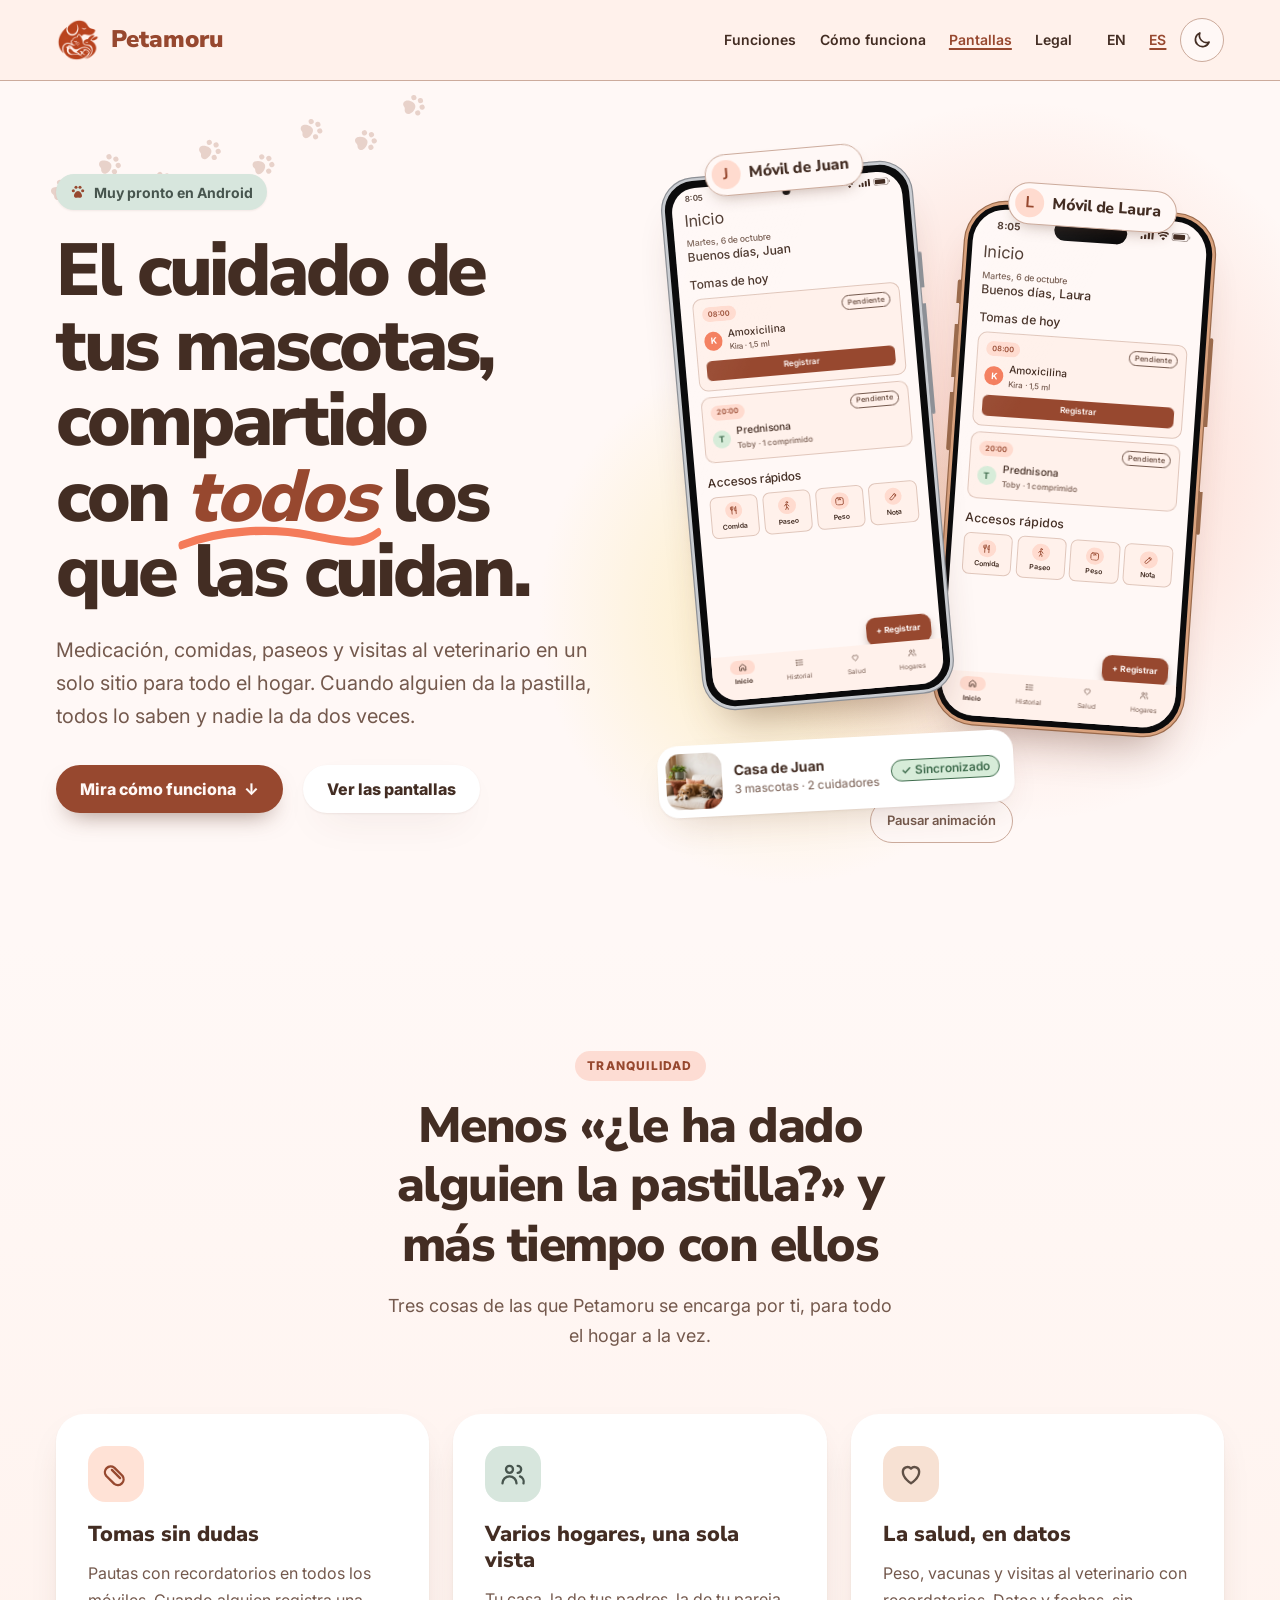
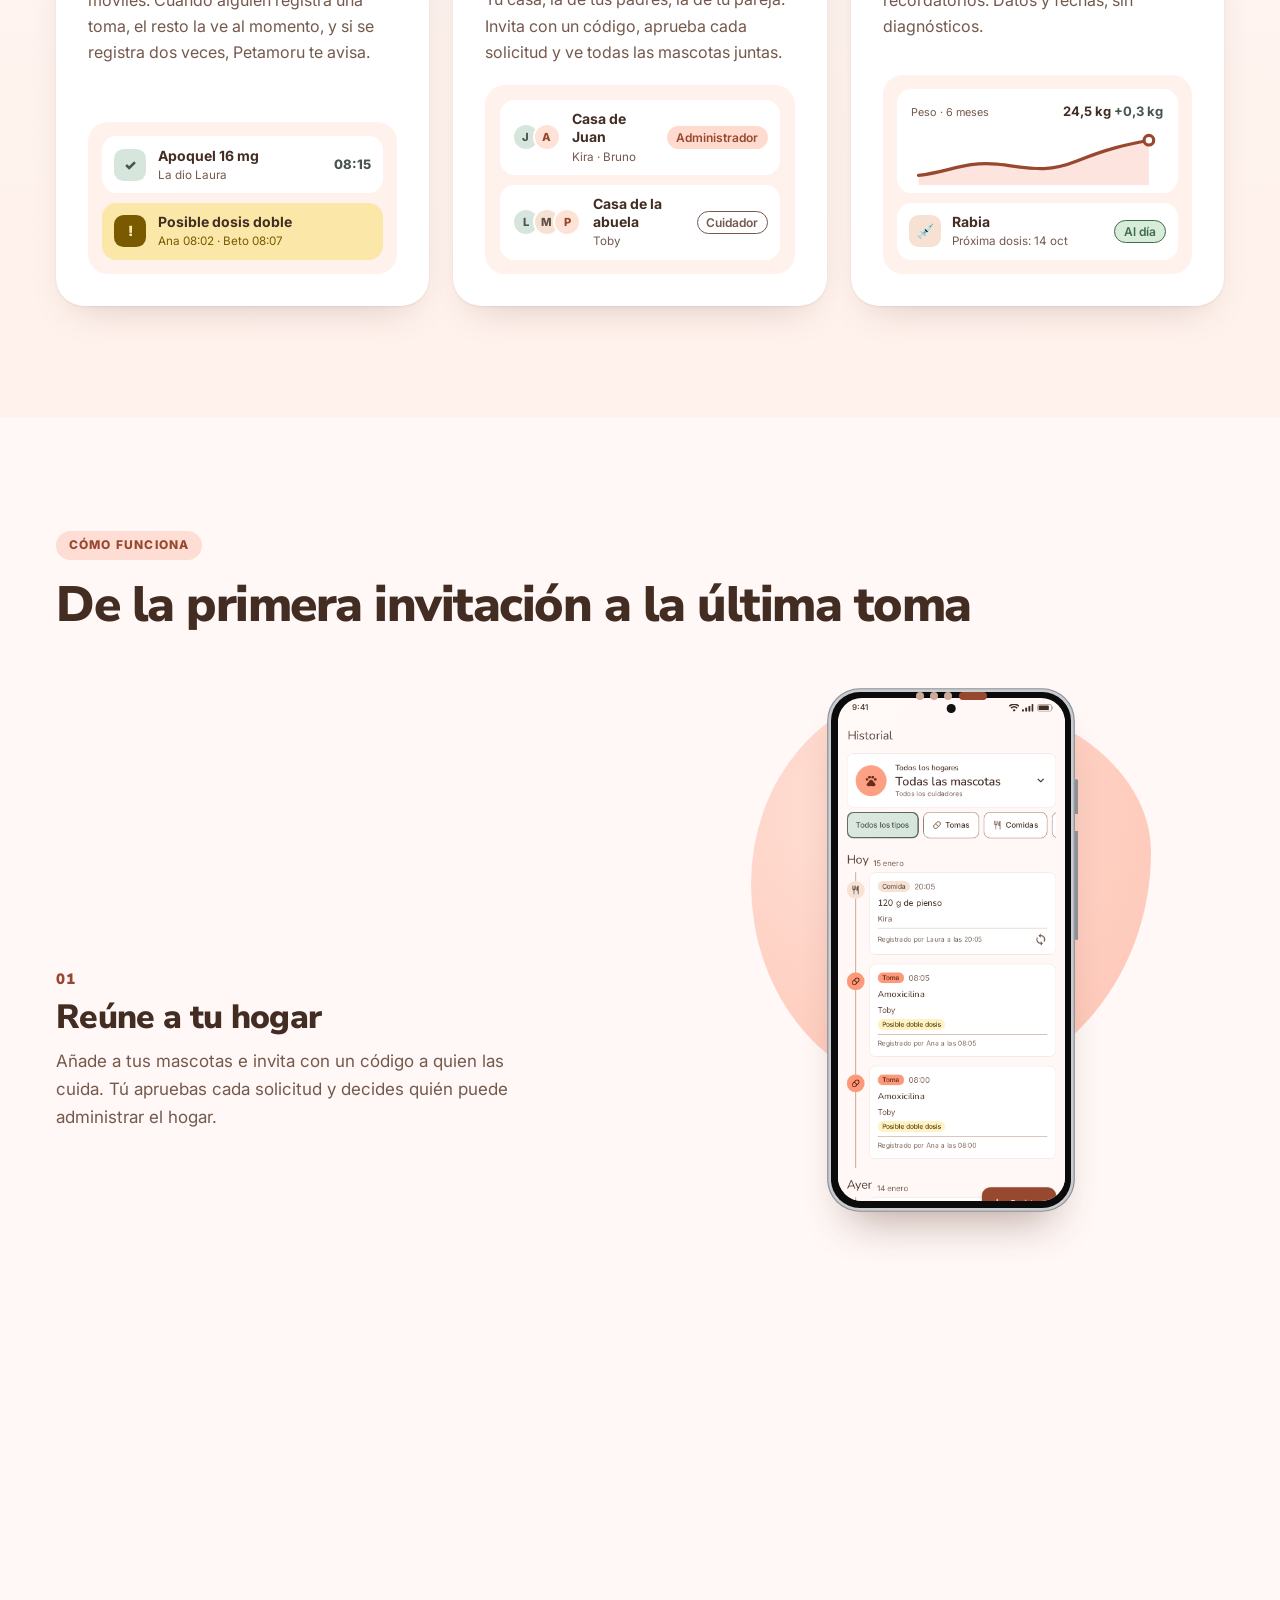
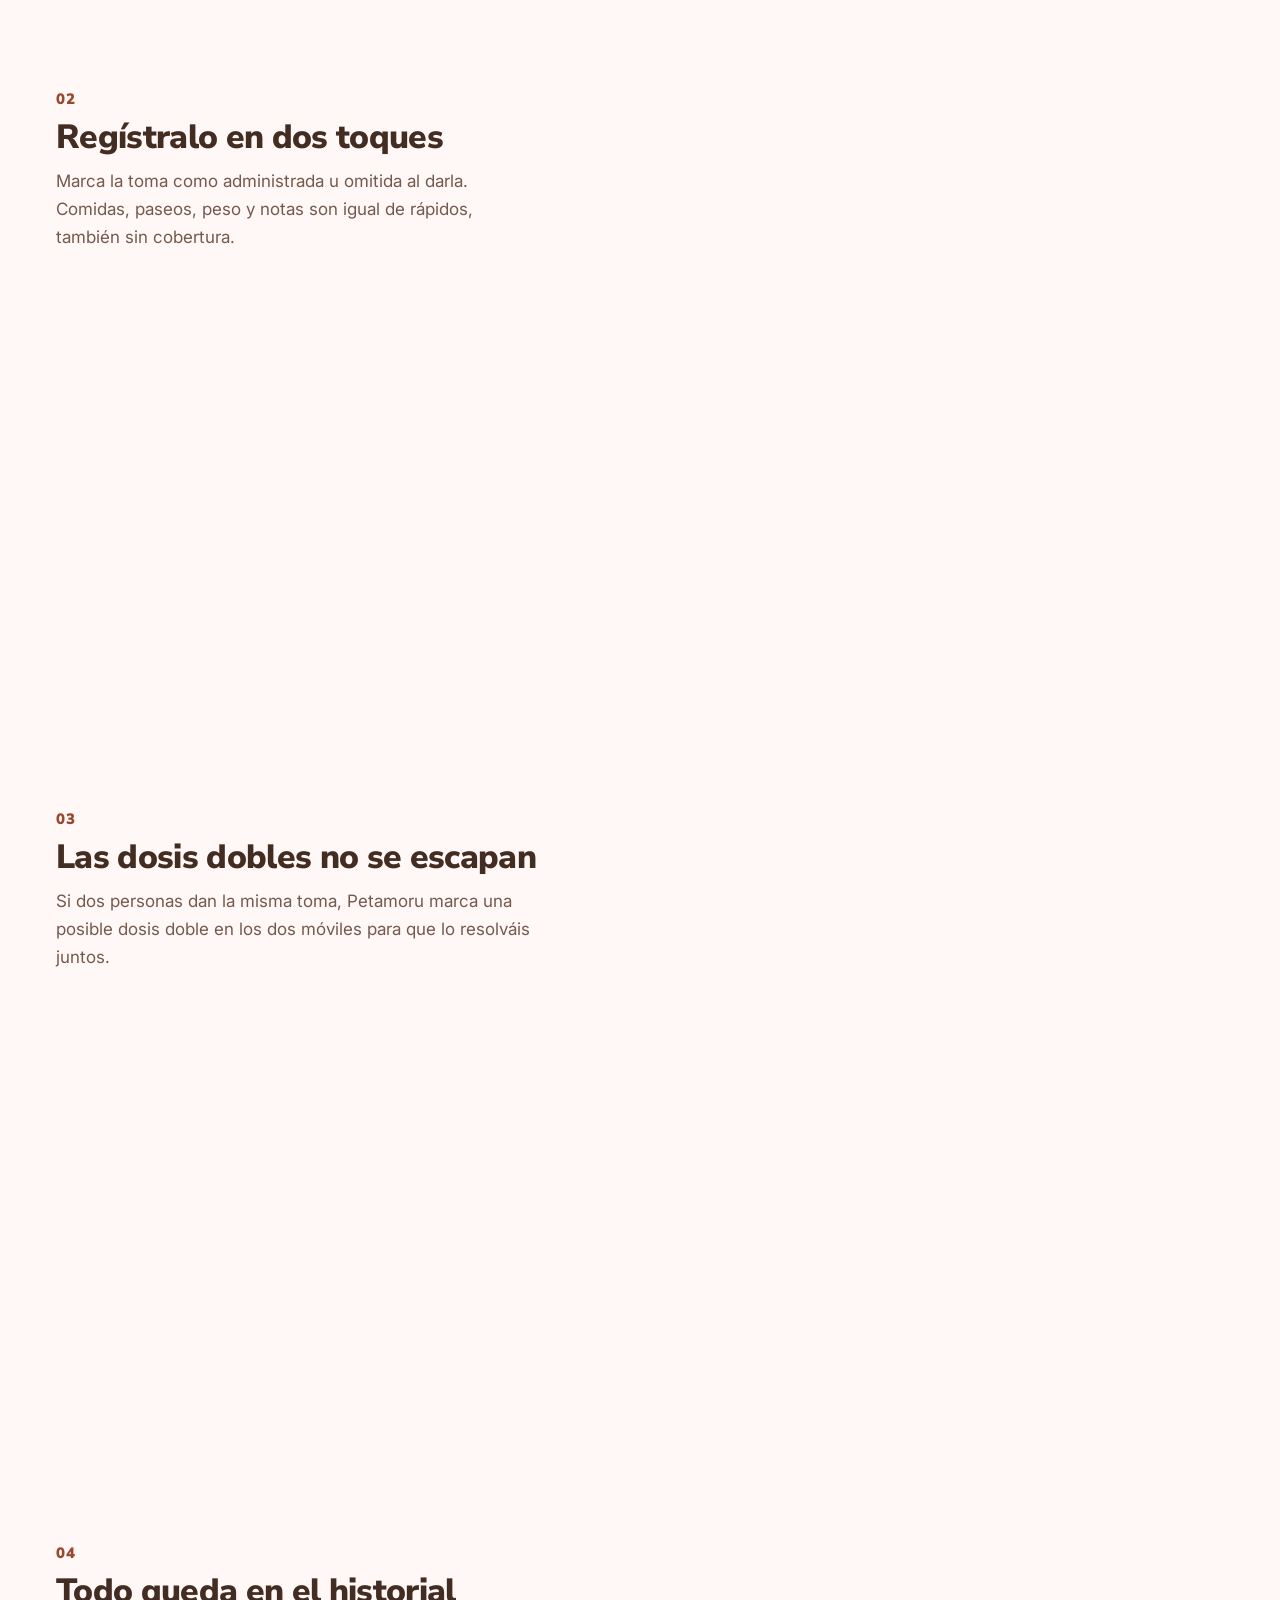
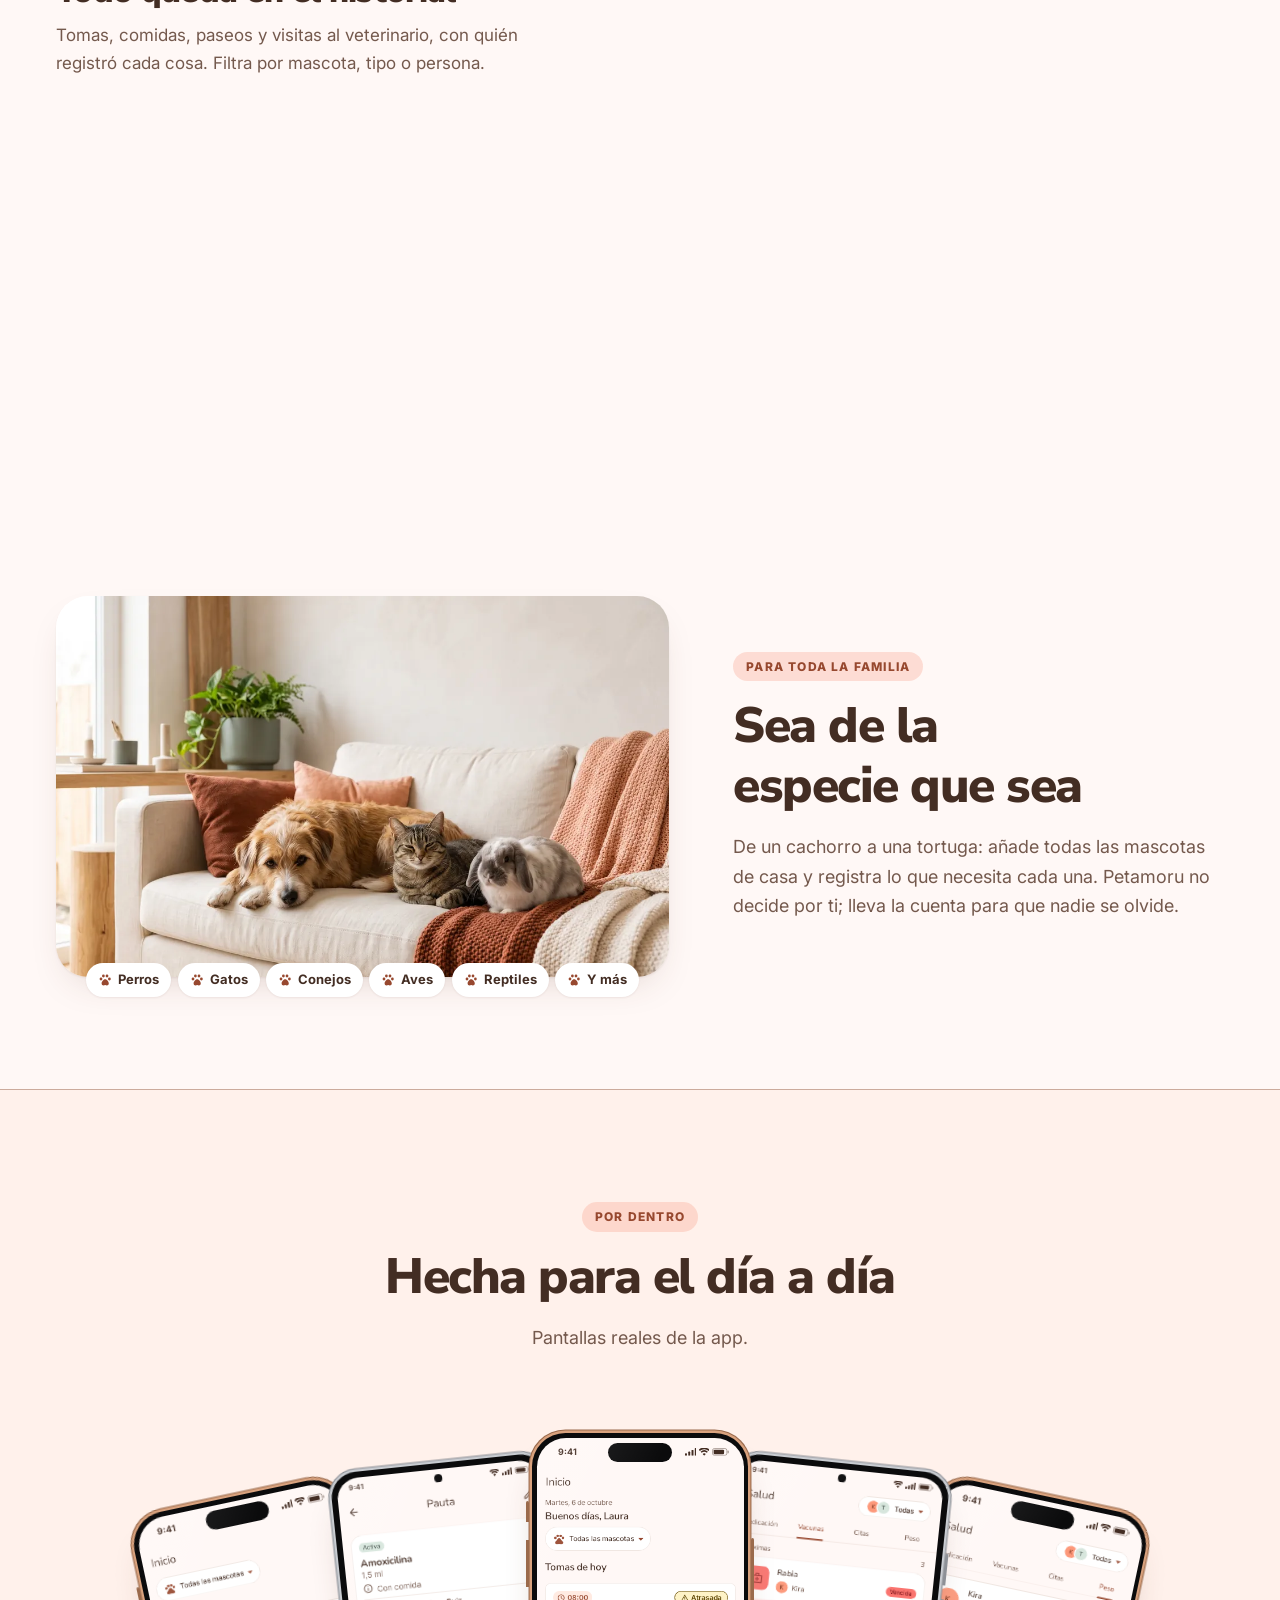
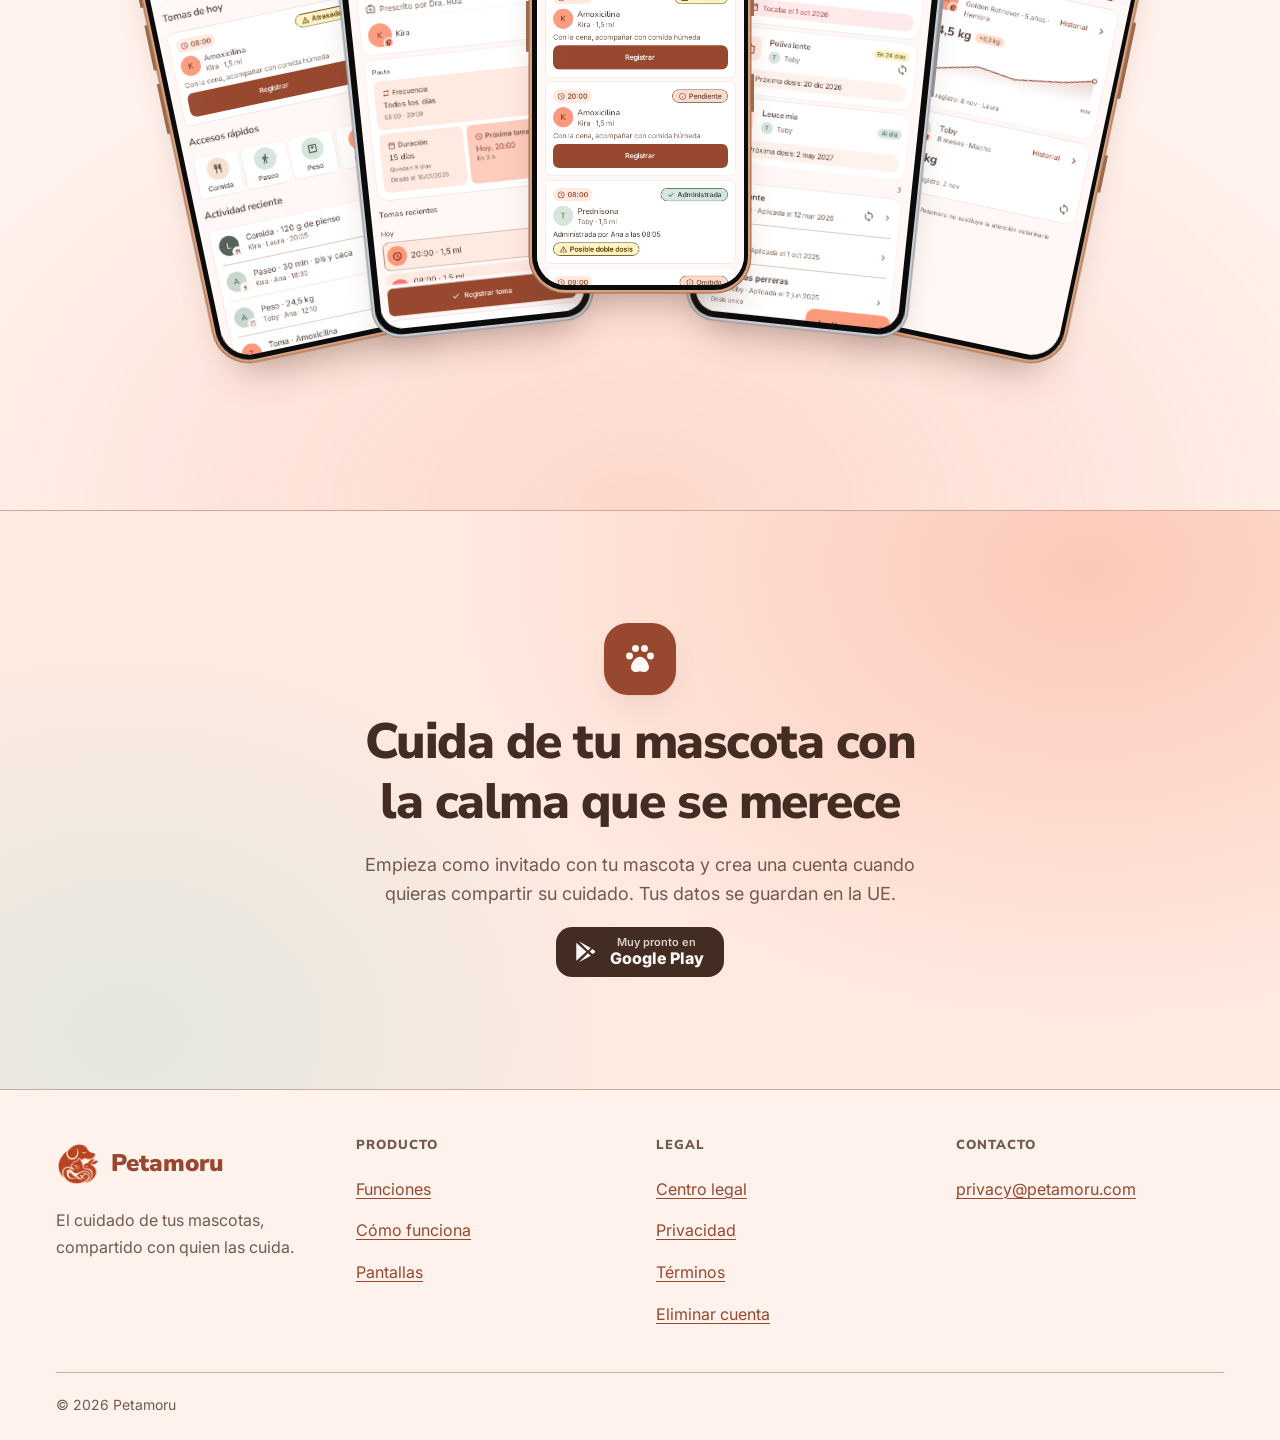
==== commit 31640281: "feat: give the legal and email pages the landing look The legal center, the legal documents and the " ====
--- a/es/index.html
+++ b/es/index.html
@@ -282,6 +282,7 @@
       </nav>
       <nav aria-labelledby="footer-legal">
         <h2 id="footer-legal">Legal</h2>
+        <a href="/es/legal">Centro legal</a>
         <a href="/es/privacy">Privacidad</a>
         <a href="/es/terms">Términos</a>
         <a href="/es/delete-account">Eliminar cuenta</a>
--- a/style.css
+++ b/style.css
@@ -32,6 +32,23 @@
   --muted: light-dark(var(--muted-light), var(--muted-dark));
   --primary: light-dark(var(--primary-light), var(--primary-dark));
   --border: light-dark(var(--border-light), var(--border-dark));
+  --accent: light-dark(#f47b5a, #fd997b);
+  --accent-soft: light-dark(#ffdbcf, #4d2418);
+  --green: light-dark(#3f6c4d, #a6d4b0);
+  --green-soft: light-dark(#d7ecd9, #1f3a27);
+  --amber: light-dark(#7a5a00, #f3d27a);
+  --amber-soft: light-dark(#fbe7a8, #4a3a10);
+  --shadow-color: light-dark(#5a3424, #000);
+  --card: light-dark(#ffffff, #271e19);
+  --container: light-dark(#ffeae1, #271e19);
+  --container-high: light-dark(#ffe2d6, #322823);
+  --sage: light-dark(#d7e6dd, #3c4b44);
+  --on-sage: light-dark(#47554e, #d7e6dd);
+  --peach: light-dark(#f7e1d3, #54433a);
+  --on-peach: light-dark(#605046, #f7e1d3);
+  --card-shadow: 0 1px 2px color-mix(in srgb, var(--shadow-color) 8%, transparent), 0 1rem 2.5rem -1.25rem color-mix(in srgb, var(--shadow-color) 28%, transparent);
+  --ease-out: cubic-bezier(0.16, 1, 0.3, 1);
+  --ease-spring: cubic-bezier(0.34, 1.56, 0.64, 1);
 
   color-scheme: light dark;
   accent-color: var(--primary);
@@ -73,8 +90,19 @@
 
 * { box-sizing: border-box; }
 
+@media (prefers-reduced-motion: no-preference) {
+  html { scroll-behavior: smooth; }
+}
+
+html { scroll-padding-block-start: 1rem; }
+
+@media (min-width: 48rem) {
+  html { scroll-padding-block-start: 5.5rem; }
+}
+
 body {
   margin: 0;
+  overflow-x: clip;
   background: var(--bg);
   color: var(--text);
   font: 1rem/1.65 "Inter", system-ui, sans-serif;
@@ -144,11 +172,6 @@
 
 .brand-name {
   font: 900 1.5rem/1.15 "Nunito Sans", sans-serif;
-}
-
-.brand-sub {
-  color: var(--muted);
-  font: 600 0.78rem/1.5 "Inter", sans-serif;
 }
 
 .header-tools {
@@ -215,11 +238,23 @@
 
 main { padding-block: clamp(2.5rem, 7vw, 5rem); }
 
-.page-heading {
-  padding-block-end: clamp(1.5rem, 4vw, 2.75rem);
-  border-block-end: 1px solid var(--border);
-  margin-block-end: clamp(1.5rem, 4vw, 2.75rem);
-}
+.page-heading { margin-block-end: clamp(2rem, 5vw, 3.5rem); }
+
+.kicker {
+  display: inline-block;
+  margin: 0 0 1rem;
+  padding: 0.3rem 0.8rem;
+  border-radius: 999px;
+  background: color-mix(in oklab, var(--accent) 22%, transparent);
+  color: var(--primary);
+  font-size: 0.75rem;
+  font-weight: 800;
+  letter-spacing: 0.1em;
+  text-transform: uppercase;
+}
+
+a.kicker { text-decoration: none; }
+a.kicker:hover { background: color-mix(in oklab, var(--accent) 34%, transparent); }
 
 h1, h2, h3 {
   font-family: "Nunito Sans", system-ui, sans-serif;
@@ -258,15 +293,16 @@
 .document ul, .document ol { padding-inline-start: 1.4rem; }
 .document li + li { margin-block-start: 0.4rem; }
 
-.summary, .mobile-index, .desktop-index, .document-card {
-  background: var(--surface);
-  border: 1px solid var(--border);
-  border-radius: 0.85rem;
+.mobile-index, .desktop-index, .document-card, .status-card {
+  background: var(--card);
+  border-radius: 1.5rem;
+  box-shadow: var(--card-shadow);
 }
 
 .summary {
-  border-inline-start: 0.25rem solid var(--primary);
-  padding: clamp(1rem, 3vw, 1.5rem);
+  padding: clamp(1.25rem, 3vw, 1.75rem);
+  border-radius: 1.5rem;
+  background: var(--container);
 }
 
 .summary h2 { margin: 0; }
@@ -305,9 +341,14 @@
 .document-card {
   display: block;
   height: 100%;
-  padding: clamp(1.15rem, 3vw, 1.75rem);
+  padding: clamp(1.25rem, 3vw, 2rem);
   color: var(--text);
   text-decoration: none;
+}
+
+@media (prefers-reduced-motion: no-preference) {
+  .document-card { transition: transform 0.4s var(--ease-out), box-shadow 0.4s var(--ease-out); }
+  .document-card:hover { transform: translateY(-0.25rem); }
 }
 
 .document-card h2 {
@@ -353,15 +394,33 @@
 th, tbody tr:nth-child(even) { background: var(--surface); }
 
 
-.footer-layout {
-  display: flex;
-  flex-wrap: wrap;
-  justify-content: space-between;
-  gap: 0.5rem 1.5rem;
-  padding-block: 1rem;
-}
-
-.footer-layout a { padding-block: 0.55rem; }
+.landing-footer { padding-block: 3rem 1.5rem; }
+
+.footer-grid {
+  display: grid;
+  grid-template-columns: repeat(auto-fit, minmax(min(100%, 11rem), 1fr));
+  gap: 2rem;
+}
+
+.footer-grid h2 {
+  margin: 0 0 0.75rem;
+  font-size: 0.8125rem;
+  letter-spacing: 0.08em;
+  text-transform: uppercase;
+  color: var(--muted);
+}
+
+.footer-grid nav, .footer-grid > div { display: grid; align-content: start; gap: 0.35rem; }
+.footer-grid a:not(.brand) { padding-block: 0.3rem; }
+.footer-brand p { margin: 0.75rem 0 0; color: var(--muted); max-width: 26ch; }
+
+.footer-note {
+  margin-block: 2.5rem 0;
+  padding-block-start: 1.25rem;
+  border-block-start: 1px solid var(--border);
+  color: var(--muted);
+  font-size: 0.875rem;
+}
 
 .header-simple { grid-template-columns: 1fr auto; }
 
@@ -387,9 +446,6 @@
 .status-card {
   max-width: 34rem;
   padding: clamp(1.5rem, 5vw, 2.5rem);
-  background: var(--surface);
-  border: 1px solid var(--border);
-  border-radius: 1.25rem;
   text-align: center;
 }
 
@@ -412,6 +468,11 @@
 .status-icon.warning { background: var(--muted); }
 
 @media (min-width: 48rem) {
+  .site-header {
+    position: sticky;
+    inset-block-start: 0;
+    z-index: 10;
+  }
 
   .header-layout { grid-template-columns: 1fr auto auto; }
   .header-simple { grid-template-columns: 1fr auto; }
@@ -424,13 +485,13 @@
 
   .page-index {
     position: sticky;
-    inset-block-start: 1rem;
+    inset-block-start: 6.5rem;
     align-self: start;
   }
 
   .desktop-index {
     display: block;
-    max-height: calc(100vh - 2rem);
+    max-height: calc(100vh - 8rem);
     overflow: auto;
   }
 
--- a/landing.css
+++ b/landing.css
@@ -1,34 +1,3 @@
-:root {
-  --accent: light-dark(#f47b5a, #fd997b);
-  --accent-soft: light-dark(#ffdbcf, #4d2418);
-  --green: light-dark(#3f6c4d, #a6d4b0);
-  --green-soft: light-dark(#d7ecd9, #1f3a27);
-  --amber: light-dark(#7a5a00, #f3d27a);
-  --amber-soft: light-dark(#fbe7a8, #4a3a10);
-  --shadow-color: light-dark(#5a3424, #000);
-  --card: light-dark(#ffffff, #271e19);
-  --container: light-dark(#ffeae1, #271e19);
-  --container-high: light-dark(#ffe2d6, #322823);
-  --sage: light-dark(#d7e6dd, #3c4b44);
-  --on-sage: light-dark(#47554e, #d7e6dd);
-  --peach: light-dark(#f7e1d3, #54433a);
-  --on-peach: light-dark(#605046, #f7e1d3);
-  --card-shadow: 0 1px 2px color-mix(in srgb, var(--shadow-color) 8%, transparent), 0 1rem 2.5rem -1.25rem color-mix(in srgb, var(--shadow-color) 28%, transparent);
-  --ease-out: cubic-bezier(0.16, 1, 0.3, 1);
-  --ease-spring: cubic-bezier(0.34, 1.56, 0.64, 1);
-}
-
-@media (prefers-reduced-motion: no-preference) {
-  html { scroll-behavior: smooth; }
-}
-
-html { scroll-padding-block-start: 1rem; }
-
-@media (min-width: 48rem) {
-  html { scroll-padding-block-start: 5.5rem; }
-}
-body { overflow-x: clip; }
-
 main.landing { padding-block: 0; }
 
 .landing-page .site-nav {
@@ -41,12 +10,6 @@
 .landing-page .site-nav a { flex: none; }
 
 @media (min-width: 48rem) {
-  .landing-page .site-header {
-    position: sticky;
-    inset-block-start: 0;
-    z-index: 10;
-  }
-
   .landing-page .site-nav { margin-inline: 0; }
 }
 
@@ -61,19 +24,6 @@
   font-size: clamp(2rem, 4.5vw, 3.1rem);
   letter-spacing: -0.03em;
   text-wrap: balance;
-}
-
-.kicker {
-  display: inline-block;
-  margin: 0 0 1rem;
-  padding: 0.3rem 0.8rem;
-  border-radius: 999px;
-  background: color-mix(in oklab, var(--accent) 22%, transparent);
-  color: var(--primary);
-  font-size: 0.75rem;
-  font-weight: 800;
-  letter-spacing: 0.1em;
-  text-transform: uppercase;
 }
 
 .section-head { max-width: 46rem; margin-inline: auto; text-align: center; }
@@ -1277,32 +1227,3 @@
 .store-pill svg { width: 1.6rem; height: 1.6rem; }
 .store-pill small { display: block; font-size: 0.6875rem; font-weight: 600; opacity: 0.8; }
 
-/* Footer */
-
-.landing-footer { padding-block: 3rem 1.5rem; }
-
-.footer-grid {
-  display: grid;
-  grid-template-columns: repeat(auto-fit, minmax(min(100%, 11rem), 1fr));
-  gap: 2rem;
-}
-
-.footer-grid h2 {
-  margin: 0 0 0.75rem;
-  font-size: 0.8125rem;
-  letter-spacing: 0.08em;
-  text-transform: uppercase;
-  color: var(--muted);
-}
-
-.footer-grid nav, .footer-grid > div { display: grid; align-content: start; gap: 0.35rem; }
-.footer-grid a:not(.brand) { padding-block: 0.3rem; }
-.footer-brand p { margin: 0.75rem 0 0; color: var(--muted); max-width: 26ch; }
-
-.footer-note {
-  margin-block: 2.5rem 0;
-  padding-block-start: 1.25rem;
-  border-block-start: 1px solid var(--border);
-  color: var(--muted);
-  font-size: 0.875rem;
-}
